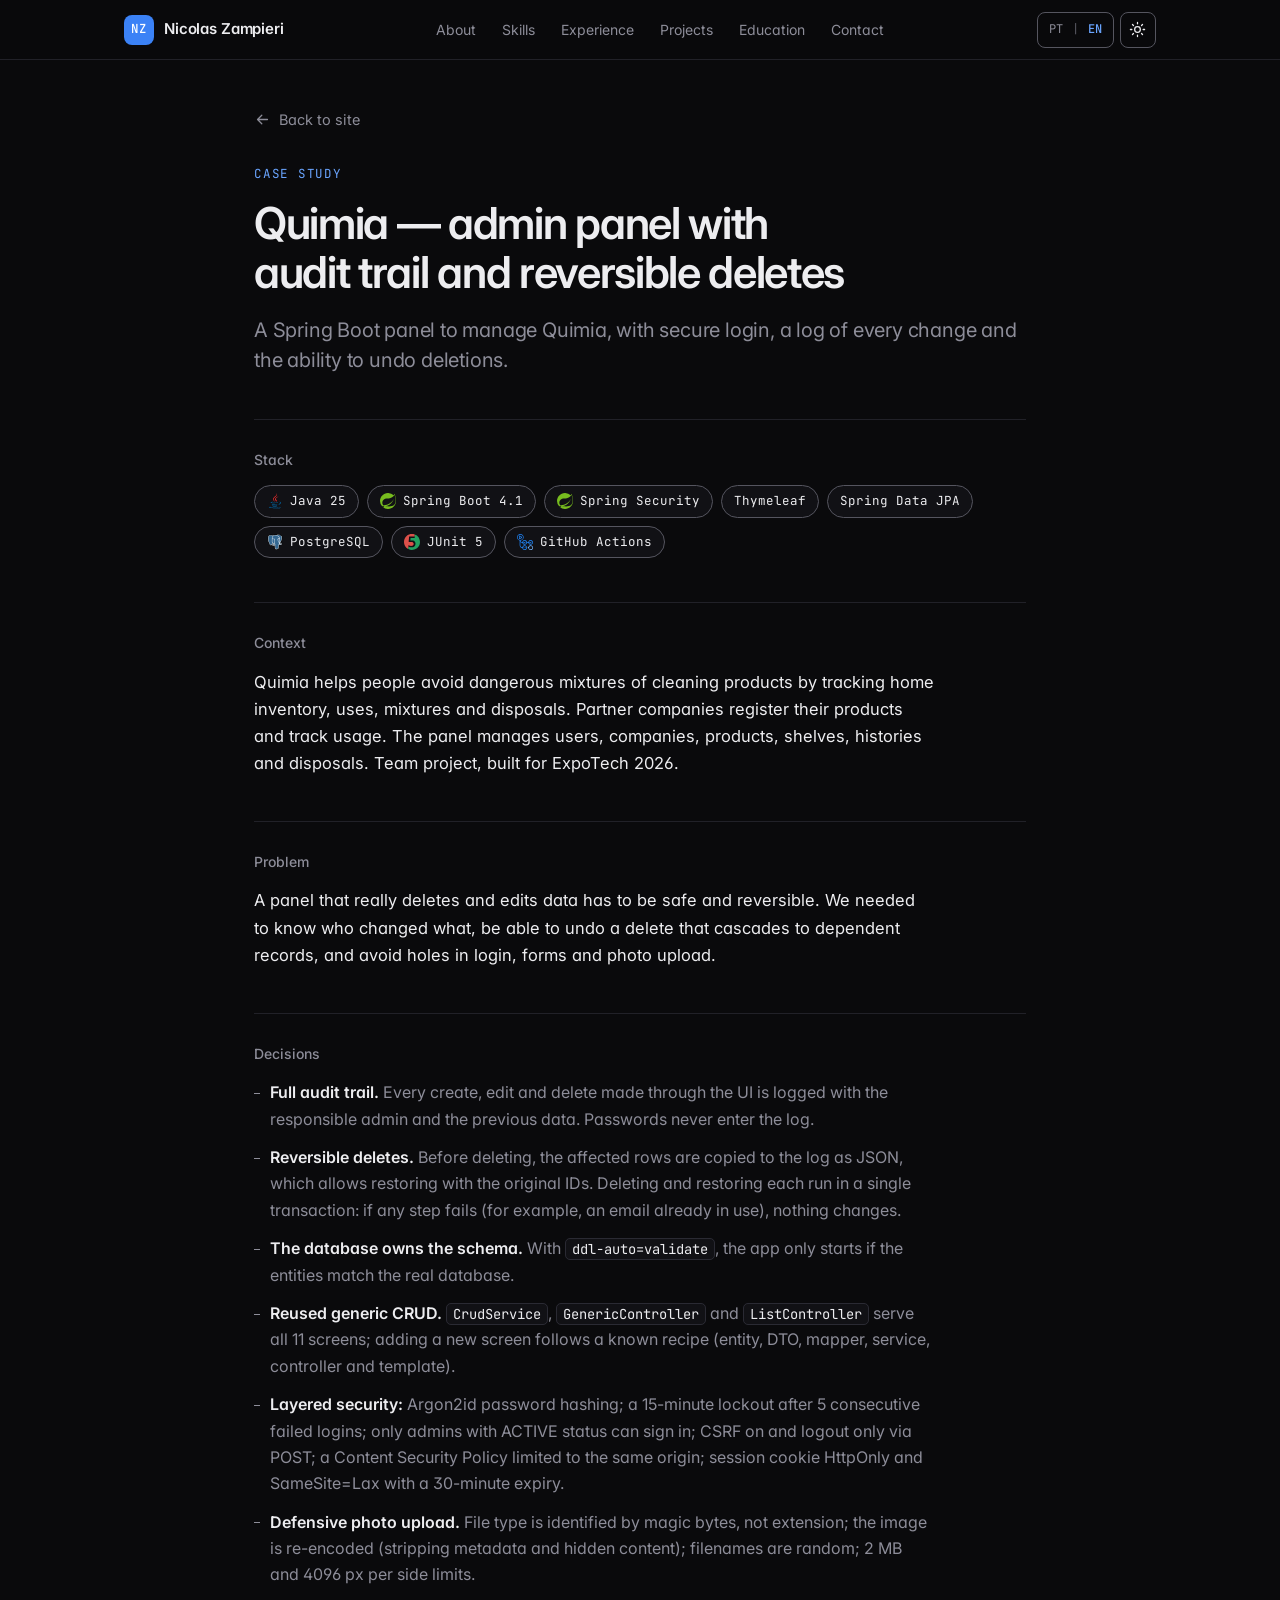
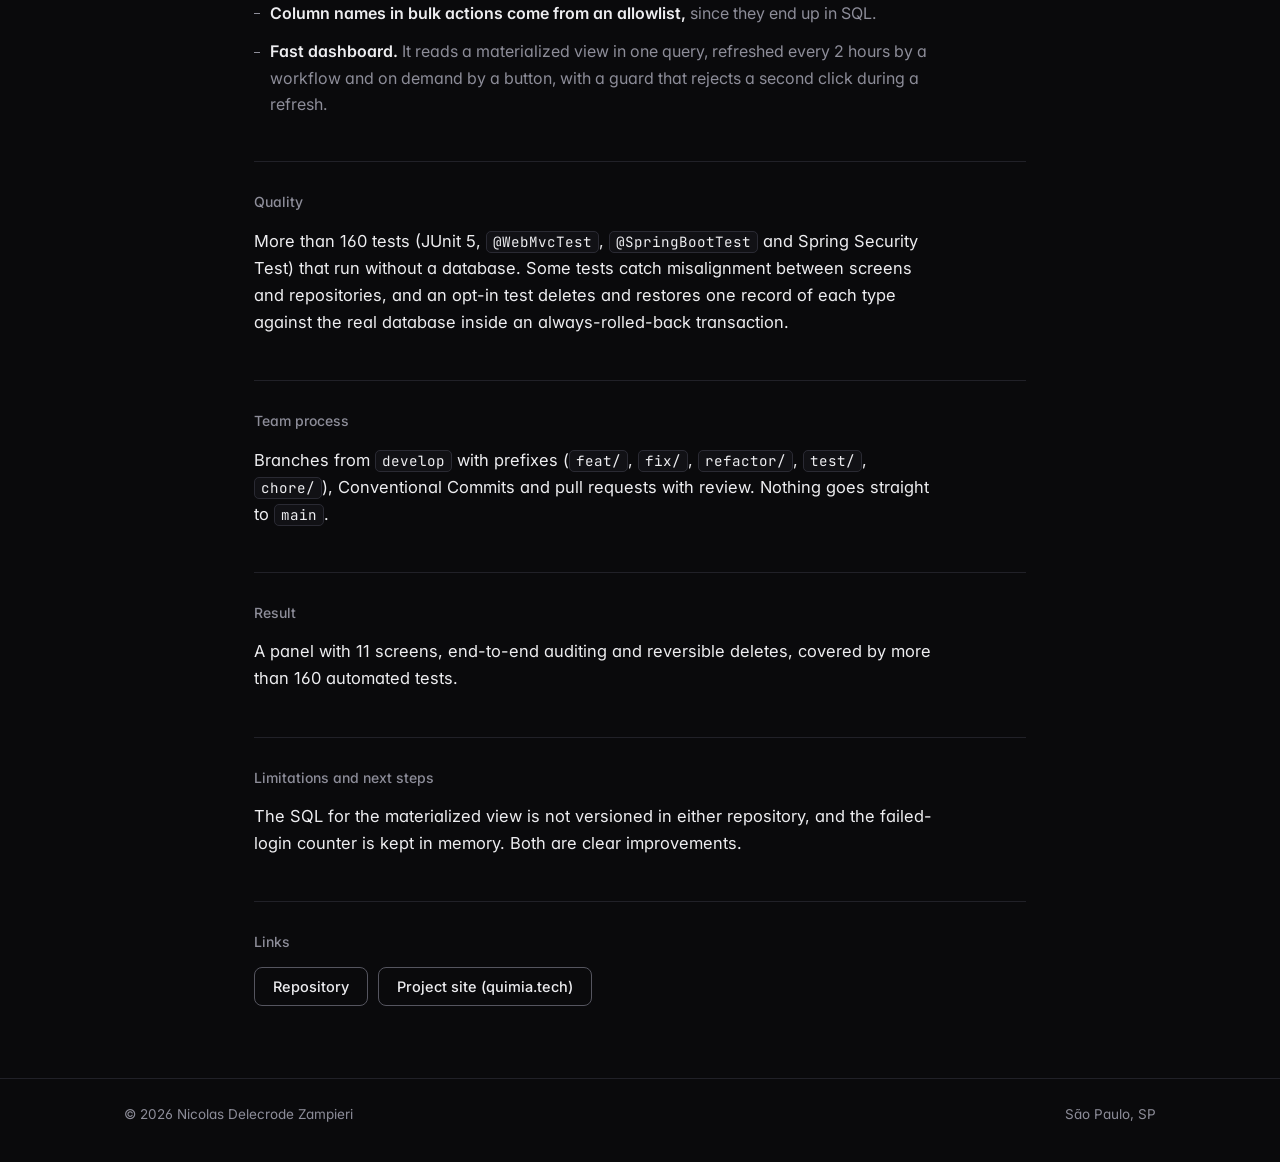
==== casos/quimia-admin.html @ 50f20ae4 "Adiciona estudos de caso dos três projetos" ====
<!DOCTYPE html>
<html lang="pt-BR" data-mode="dark" data-title-key="adm.meta.title" data-desc-key="adm.meta.desc">
<head>
  <meta charset="utf-8">
  <meta name="viewport" content="width=device-width, initial-scale=1">
  <title>Quimia — painel administrativo com auditoria e restauração de exclusões | Nicolas Zampieri</title>
  <meta name="description" content="Painel em Spring Boot para gerenciar o Quimia, com login seguro, log de tudo que muda e desfazer exclusões.">

  <script>
    try {
      var saved = localStorage.getItem("tema");
      if (saved === "light" || saved === "dark") document.documentElement.setAttribute("data-mode", saved);
    } catch (e) { }
  </script>

  <link rel="icon" href="../favicon.svg" type="image/svg+xml">
  <link rel="apple-touch-icon" href="../apple-touch-icon.png">

  <link rel="preconnect" href="https://fonts.googleapis.com">
  <link rel="preconnect" href="https://fonts.gstatic.com" crossorigin>
  <link href="https://fonts.googleapis.com/css2?family=Inter:wght@400;500;600&family=JetBrains+Mono:wght@400;500&display=swap" rel="stylesheet">
  <link rel="stylesheet" href="../style.css">
</head>
<body>
  <a class="skip" href="#conteudo" data-i18n="skip">Pular para o conteúdo</a>

  <header class="nav" id="topo">
    <div class="container nav-inner">
      <a class="brand" href="../index.html#topo"><span class="brand-mark mono" aria-hidden="true">NZ</span><span class="brand-name">Nicolas Zampieri</span></a>

      <nav class="nav-links" id="menu" aria-label="Seções" data-i18n-attr="aria-label:nav.label">
        <a href="../index.html#sobre" data-i18n="nav.sobre">Sobre</a><a href="../index.html#habilidades" data-i18n="nav.hab">Habilidades</a><a href="../index.html#experiencia" data-i18n="nav.exp">Experiência</a><a href="../index.html#projetos" data-i18n="nav.proj">Projetos</a><a href="../index.html#formacao" data-i18n="nav.form">Formação</a><a href="../index.html#contato" data-i18n="nav.cont">Contato</a>
      </nav>

      <div class="nav-actions">
        <div class="lang" role="group" aria-label="Idioma" data-i18n-attr="aria-label:lang.group">
          <button type="button" class="lang-btn is-active" data-lang="pt" lang="pt" aria-pressed="true" aria-label="Português">PT</button>
          <span class="lang-sep" aria-hidden="true">|</span>
          <button type="button" class="lang-btn" data-lang="en" lang="en" aria-pressed="false" aria-label="English">EN</button>
        </div>
        <button class="icon-btn" id="tema" type="button" aria-label="Alternar entre tema escuro e claro" data-i18n-attr="aria-label:aria.theme">
          <svg class="i-sun" viewBox="0 0 24 24" width="17" height="17" fill="none" stroke="currentColor" stroke-width="1.8" stroke-linecap="round" aria-hidden="true"><circle cx="12" cy="12" r="4"/><path d="M12 2v2M12 20v2M4.9 4.9l1.4 1.4M17.7 17.7l1.4 1.4M2 12h2M20 12h2M4.9 19.1l1.4-1.4M17.7 6.3l1.4-1.4"/></svg>
          <svg class="i-moon" viewBox="0 0 24 24" width="17" height="17" fill="none" stroke="currentColor" stroke-width="1.8" stroke-linecap="round" stroke-linejoin="round" aria-hidden="true"><path d="M21 12.8A9 9 0 1 1 11.2 3a7 7 0 0 0 9.8 9.8z"/></svg>
        </button>
        <button class="icon-btn burger" id="burger" type="button" aria-label="Abrir menu" aria-expanded="false" aria-controls="menu">
          <span></span><span></span><span></span>
        </button>
      </div>
    </div>
  </header>

  <main id="conteudo">
    <article class="case">
      <div class="container case-wrap">
        <a class="case-back" href="../index.html#projetos"><svg viewBox="0 0 24 24" width="17" height="17" fill="none" stroke="currentColor" stroke-width="1.8" stroke-linecap="round" stroke-linejoin="round" aria-hidden="true"><path d="M19 12H5m0 0 6-6m-6 6 6 6"/></svg><span data-i18n="case.back">Voltar ao site</span></a>

        <header class="case-head">
          <p class="eyebrow mono" data-i18n="case.eyebrow">Estudo de caso</p>
          <h1 data-i18n="adm.title">Quimia — painel administrativo com auditoria e restauração de exclusões</h1>
          <p class="lead" data-i18n="adm.summary">Painel em Spring Boot para gerenciar o Quimia, com login seguro, log de tudo que muda e desfazer exclusões.</p>
        </header>

        <section class="case-block" aria-labelledby="adm-stack">
          <h2 id="adm-stack" data-i18n="case.stack">Stack</h2>
          <ul class="skill-list" aria-label="Tecnologias do projeto" data-i18n-attr="aria-label:aria.stack"><li><img src="../assets/icons/java.svg" alt="" width="18" height="18" loading="lazy">Java 25</li><li><img src="../assets/icons/spring.svg" alt="" width="18" height="18" loading="lazy">Spring Boot 4.1</li><li><img src="../assets/icons/spring.svg" alt="" width="18" height="18" loading="lazy">Spring Security</li><li>Thymeleaf</li><li>Spring Data JPA</li><li><img src="../assets/icons/postgresql.svg" alt="" width="18" height="18" loading="lazy">PostgreSQL</li><li><img src="../assets/icons/junit.svg" alt="" width="18" height="18" loading="lazy">JUnit 5</li><li><img src="../assets/icons/githubactions.svg" alt="" width="18" height="18" loading="lazy">GitHub Actions</li></ul>
        </section>

        <section class="case-block" aria-labelledby="adm-ctx"><h2 id="adm-ctx" data-i18n="case.context">Contexto</h2><p data-i18n="adm.context">O Quimia ajuda pessoas a evitar misturas perigosas de produtos de limpeza, registrando estoque, usos, misturas e descartes. Empresas parceiras cadastram seus produtos e acompanham o uso. O painel administra usuários, empresas, produtos, prateleiras, históricos e descartes. Projeto em equipe, desenvolvido para a ExpoTech 2026.</p></section>
        <section class="case-block" aria-labelledby="adm-prob"><h2 id="adm-prob" data-i18n="case.problem">Problema</h2><p data-i18n="adm.problem">Um painel que apaga e altera dados de verdade precisa ser seguro e reversível. Era preciso saber quem mudou o quê, conseguir desfazer uma exclusão com dependências em cascata e não abrir brechas em login, formulários e upload de fotos.</p></section>
        <section class="case-block" aria-labelledby="adm-dec"><h2 id="adm-dec" data-i18n="case.decisions">Decisões</h2><ul class="case-list"><li><strong data-i18n="adm.d0h">Auditoria completa.</strong> <span data-i18n="adm.d0t">Toda criação, edição e exclusão feita pela interface é registrada com o admin responsável e os dados anteriores. Senhas nunca entram no log.</span></li><li><strong data-i18n="adm.d1h">Exclusão reversível.</strong> <span data-i18n="adm.d1t">Antes de apagar, o conjunto de linhas vai para o log em JSON. Isso permite restaurar com os IDs originais. Exclusão e restauração rodam em uma única transação: se um passo falha (por exemplo, e-mail já em uso), nada muda.</span></li><li><strong data-i18n="adm.d2h">O banco é a fonte do esquema.</strong> <span data-i18n="adm.d2t">Com <code>ddl-auto=validate</code>, a aplicação só sobe se as entidades batem com o banco real.</span></li><li><strong data-i18n="adm.d3h">CRUD genérico reaproveitado.</strong> <span data-i18n="adm.d3t"><code>CrudService</code>, <code>GenericController</code> e <code>ListController</code> atendem as 11 telas; adicionar uma tela nova é preencher um roteiro conhecido (entidade, DTO, mapper, service, controller e template).</span></li><li><strong data-i18n="adm.d4h">Segurança em camadas:</strong> <span data-i18n="adm.d4t">senhas com Argon2id; bloqueio de 15 minutos após 5 falhas seguidas de login; só admins com status ATIVO entram; CSRF ligado e logout só por POST; Content Security Policy restrita ao mesmo domínio; cookie de sessão HttpOnly e SameSite=Lax, com expiração de 30 minutos.</span></li><li><strong data-i18n="adm.d5h">Upload de foto defensivo.</strong> <span data-i18n="adm.d5t">O tipo do arquivo é identificado pelos bytes, e não pela extensão; a imagem é recodificada (o que remove metadados e conteúdo escondido); o nome é aleatório; limite de 2 MB e 4096 px por lado.</span></li><li><strong data-i18n="adm.d6h">Nomes de coluna em ações em massa vêm de uma lista permitida,</strong> <span data-i18n="adm.d6t">porque entram em SQL.</span></li><li><strong data-i18n="adm.d7h">Painel rápido.</strong> <span data-i18n="adm.d7t">O dashboard lê uma view materializada em uma consulta só, atualizada a cada 2 horas por um workflow e sob demanda por um botão, e as proteções impedem um segundo clique durante a atualização.</span></li></ul></section>
        <section class="case-block" aria-labelledby="adm-quality"><h2 id="adm-quality" data-i18n="adm.x.quality.h">Qualidade</h2><p data-i18n="adm.x.quality">Mais de 160 testes (JUnit 5, <code>@WebMvcTest</code>, <code>@SpringBootTest</code> e Spring Security Test) que rodam sem banco. Há testes que pegam desalinhamento entre telas e repositórios, e um teste opcional que apaga e restaura um registro de cada tipo no banco real, dentro de uma transação sempre revertida.</p></section>
        <section class="case-block" aria-labelledby="adm-process"><h2 id="adm-process" data-i18n="adm.x.process.h">Processo da equipe</h2><p data-i18n="adm.x.process">Branches a partir de <code>develop</code> com prefixos (<code>feat/</code>, <code>fix/</code>, <code>refactor/</code>, <code>test/</code>, <code>chore/</code>), Conventional Commits e pull request com revisão. Nada vai direto para a <code>main</code>.</p></section>
        <section class="case-block" aria-labelledby="adm-res"><h2 id="adm-res" data-i18n="case.result">Resultado</h2><p data-i18n="adm.result">Um painel com 11 telas, auditoria de ponta a ponta e exclusões reversíveis, coberto por mais de 160 testes automatizados.</p></section>
        <section class="case-block" aria-labelledby="adm-lim"><h2 id="adm-lim" data-i18n="case.limits">Limitações e próximos passos</h2><p data-i18n="adm.limits">O SQL da view materializada não está versionado em nenhum dos repositórios, e o contador de tentativas de login fica em memória. Ambos são melhorias claras.</p></section>
        <section class="case-block" aria-labelledby="adm-lnk"><h2 id="adm-lnk" data-i18n="case.links">Links</h2><div class="case-links"><a class="btn ghost" href="https://github.com/Quimia-br/quimia-web-crud" rel="noopener" data-i18n="link.repo">Repositório</a><a class="btn ghost" href="https://quimia.tech" rel="noopener" data-i18n="link.site">Site do projeto (quimia.tech)</a></div></section>
      </div>
    </article>
  </main>

  <footer class="footer">
    <div class="container footer-inner">
      <span>© <span id="ano">2026</span> Nicolas Delecrode Zampieri</span>
      <span>São Paulo, SP</span>
    </div>
  </footer>

  <div class="toast" id="toast" role="status" aria-live="polite"></div>

  <script src="../i18n.js"></script>
  <script src="../script.js"></script>
</body>
</html>
---- style.css ----
:root {
  --bg: #0a0a0c;
  --surface: #111115;
  --border: #212128;
  --border-strong: #55555f;
  --border-card: #2a2a33;
  --card-shadow: none;
  --text: #ededf0;
  --muted: #8d8d99;
  --accent: #6aa5ff;
  --accent-solid: #3b82f6;
  --glass: rgba(10, 10, 12, 0.72);
  --ok: #34d399;
  --accent-soft: rgba(59, 130, 246, 0.12);
  --accent-2: #34d399;
  --shadow: 0 20px 50px rgba(0, 0, 0, 0.45);

  --font-body: "Inter", system-ui, -apple-system, "Segoe UI", sans-serif;
  --font-mono: "JetBrains Mono", ui-monospace, "SFMono-Regular", Menlo, Consolas, monospace;

  --nav-h: 60px;
  --col-label: 190px;
  color-scheme: dark;
}
html[data-mode="light"] {
  --bg: #fcfcfd;
  --surface: #f0f2f7;
  --border: #d9dce4;
  --border-strong: #8a92a5;
  --border-card: #c5cad6;
  --card-shadow: 0 1px 2px rgba(15, 17, 23, 0.06), 0 4px 14px rgba(15, 17, 23, 0.05);
  --text: #0c0e13;
  --muted: #475066;
  --accent: #1d4ed8;
  --accent-solid: #2563eb;
  --glass: rgba(252, 252, 253, 0.78);
  --ok: #047857;
  --accent-soft: rgba(37, 99, 235, 0.09);
  --accent-2: #047857;
  --shadow: 0 20px 50px rgba(15, 17, 23, 0.1);
  color-scheme: light;
}

* { box-sizing: border-box; }
html { scroll-behavior: smooth; scroll-padding-top: calc(var(--nav-h) + 24px); -webkit-text-size-adjust: 100%; text-size-adjust: 100%; }
body {
  margin: 0; background: var(--bg); color: var(--text);
  font-family: var(--font-body); font-size: 16px; line-height: 1.65;
  -webkit-font-smoothing: antialiased; font-feature-settings: "cv11", "ss01";
  transition: background 0.2s ease, color 0.2s ease;
}
h1, h2, h3, p, ul, ol, dl, dd { margin: 0; }
ul, ol { padding: 0; list-style: none; }
a { color: inherit; }
img { display: block; max-width: 100%; }
.mono { font-family: var(--font-mono); }
.container { width: 100%; max-width: 1080px; margin: 0 auto; padding: 0 max(24px, env(safe-area-inset-left)) 0 max(24px, env(safe-area-inset-right)); }
h1, h2, h3 { text-wrap: balance; }
:focus-visible { outline: 2px solid var(--accent); outline-offset: 3px; border-radius: 4px; }

.skip { position: absolute; left: 12px; top: -48px; z-index: 100; background: var(--text); color: var(--bg); padding: 8px 14px; border-radius: 6px; text-decoration: none; }
.skip:focus { top: 12px; }

html:not([data-mode="light"]) img.inv { filter: brightness(0) invert(0.9); }

.nav {
  position: fixed; inset: 0 0 auto 0; z-index: 50; height: var(--nav-h);
  background: var(--glass);
  -webkit-backdrop-filter: blur(14px) saturate(150%); backdrop-filter: blur(14px) saturate(150%);
  border-bottom: 1px solid var(--border);
}
.nav-inner { height: 100%; display: flex; align-items: center; justify-content: space-between; gap: 16px; }
.brand { display: inline-flex; align-items: center; gap: 10px; text-decoration: none; font-weight: 600; font-size: 15px; letter-spacing: -0.01em; }
.brand-mark { display: grid; place-items: center; width: 30px; height: 30px; border-radius: 8px; background: var(--accent-solid); color: #fff; font-size: 12.5px; font-weight: 500; }
.nav-links { display: flex; gap: 2px; }
.nav-links a { text-decoration: none; color: var(--muted); font-size: 14px; padding: 8px 12px; border-radius: 6px; transition: color 0.15s; }
.nav-links a:hover, .nav-links a.is-current { color: var(--text); }
.nav-actions { display: flex; align-items: center; gap: 6px; }
.icon-btn { display: grid; place-items: center; width: 36px; height: 36px; border-radius: 8px; border: 1px solid var(--border-strong); background: transparent; color: var(--text); cursor: pointer; transition: border-color 0.15s; }
.icon-btn:hover { border-color: var(--muted); }
.lang { display: flex; align-items: center; gap: 2px; height: 36px; padding: 0 4px; border-radius: 8px; border: 1px solid var(--border-strong); font-family: "JetBrains Mono", ui-monospace, monospace; font-size: 12px; }
.lang-btn { border: 0; background: transparent; color: var(--muted); font: inherit; padding: 6px 7px; border-radius: 5px; cursor: pointer; transition: color 0.15s; }
.lang-btn:hover { color: var(--text); }
.lang-btn.is-active { color: var(--accent); font-weight: 500; }
.lang-sep { color: var(--border-strong); }
.i-moon { display: none; }
html[data-mode="light"] .i-sun { display: none; }
html[data-mode="light"] .i-moon { display: block; }
.burger { display: none; flex-direction: column; align-items: center; justify-content: center; gap: 4px; }
.burger span { display: block; width: 15px; height: 1.5px; background: currentColor; transition: transform 0.2s, opacity 0.2s; }
.burger[aria-expanded="true"] span:nth-child(1) { transform: translateY(5.5px) rotate(45deg); }
.burger[aria-expanded="true"] span:nth-child(2) { opacity: 0; }
.burger[aria-expanded="true"] span:nth-child(3) { transform: translateY(-5.5px) rotate(-45deg); }

.btn {
  display: inline-flex; align-items: center; justify-content: center;
  padding: 10px 18px; border-radius: 8px; font: 500 14.5px var(--font-body);
  text-decoration: none; cursor: pointer; border: 1px solid transparent;
  transition: background 0.15s, border-color 0.15s, opacity 0.15s;
}
.btn.primary { background: var(--accent-solid); color: #fff; }
.btn.primary:hover { filter: brightness(1.12); }
.btn.ghost { background: transparent; color: var(--text); border-color: var(--border-strong); }
.btn.ghost:hover { border-color: var(--muted); }
.btn-icon { gap: 8px; }

.hero { position: relative; overflow: hidden; padding: calc(var(--nav-h) + 88px) 0 80px; }
.hero::before {
  content: ""; position: absolute; inset: 0; z-index: 0;
  background-image: linear-gradient(var(--border) 1px, transparent 1px), linear-gradient(90deg, var(--border) 1px, transparent 1px);
  background-size: 56px 56px; opacity: 0.5;
  -webkit-mask-image: radial-gradient(ellipse 70% 75% at 50% 30%, #000 30%, transparent 78%);
  mask-image: radial-gradient(ellipse 70% 75% at 50% 30%, #000 30%, transparent 78%);
}
.hero::after { content: ""; position: absolute; inset: 0; z-index: 0; background: radial-gradient(640px 320px at 18% 0%, var(--accent-soft), transparent 70%); pointer-events: none; }
.eyebrow { font-size: 12.5px; letter-spacing: 0.06em; text-transform: uppercase; color: var(--accent); margin-bottom: 18px; }
.hero-grid { position: relative; z-index: 1; display: grid; grid-template-columns: 1.25fr 0.75fr; gap: 64px; align-items: end; }
.hero h1 { font-size: clamp(40px, 6.4vw, 68px); font-weight: 600; letter-spacing: -0.04em; line-height: 1.02; }
.grad { background: linear-gradient(100deg, var(--accent), var(--accent-2)); -webkit-background-clip: text; background-clip: text; color: transparent; }
.role { margin-top: 20px; font-size: 16px; color: var(--muted); }
.lead { margin-top: 20px; max-width: 46ch; font-size: 20px; line-height: 1.5; letter-spacing: -0.01em; }
.hero-actions { display: flex; flex-wrap: wrap; gap: 10px; margin-top: 32px; }
.socials { display: flex; flex-wrap: wrap; gap: 8px 24px; margin-top: 28px; }
.socials a { display: inline-flex; align-items: center; gap: 8px; color: var(--muted); text-decoration: none; font-size: 14.5px; transition: color 0.15s; }
.socials a:hover { color: var(--text); }

.facts { border-top: 1px solid var(--border); }
.facts > div { display: grid; grid-template-columns: 96px 1fr; gap: 12px; align-items: center; padding: 12px 0; border-bottom: 1px solid var(--border); font-size: 14.5px; }
.facts dt { color: var(--muted); }
.status-dot { display: inline-block; width: 7px; height: 7px; border-radius: 50%; background: var(--ok); margin-right: 9px; vertical-align: 1px; }

.icon-row { display: flex; flex-wrap: wrap; align-items: center; gap: 10px 14px; }
.icon-row li { display: grid; place-items: center; }
.icon-row img { opacity: 0.92; transition: opacity 0.15s, transform 0.15s; }
.icon-row img:hover { opacity: 1; transform: translateY(-2px); }
.icon-row .txt { font-family: var(--font-mono); font-size: 12px; color: var(--muted); }

.section { padding: 72px 0; border-top: 1px solid var(--border); }
.section-grid { display: grid; grid-template-columns: var(--col-label) 1fr; gap: 24px 40px; align-items: start; }
.section-label { font-size: 14px; font-weight: 500; color: var(--muted); letter-spacing: 0; position: sticky; top: calc(var(--nav-h) + 24px); }

.reveal { opacity: 0.25; transform: translateY(12px); transition: opacity 0.6s ease, transform 0.6s ease; }
.reveal.in { opacity: 1; transform: none; }

.prose { display: grid; gap: 18px; max-width: 66ch; color: var(--muted); }
.prose-lead { color: var(--text); font-size: 19px; line-height: 1.55; letter-spacing: -0.01em; }

.skills { display: grid; }
.skill-row { display: grid; grid-template-columns: 170px 1fr; gap: 12px 24px; padding: 14px 0; }
.skill-row:first-child { padding-top: 0; }
.skill-row h3 { font-size: 14px; font-weight: 500; color: var(--muted); padding-top: 3px; }
.skill-list { display: flex; flex-wrap: wrap; gap: 8px; }
.skill-list li { display: inline-flex; align-items: center; gap: 7px; font-family: var(--font-mono); font-size: 12.5px; padding: 5px 12px; border-radius: 999px; border: 1px solid var(--border-strong); background: var(--surface); transition: border-color 0.15s, background 0.15s, color 0.15s; }
.skill-list li:hover { border-color: var(--accent-solid); background: var(--accent-soft); color: var(--accent); }
.skill-list img { flex: none; width: 16px; height: 16px; }

.entries { position: relative; display: grid; gap: 36px; padding-left: 32px; }
.entries::before { content: ""; position: absolute; left: 6px; top: 8px; bottom: 8px; width: 2px; background: var(--border-card); }
.entry { position: relative; display: grid; grid-template-columns: 56px 1fr; gap: 16px; }
.entry::before { content: ""; position: absolute; left: -32px; top: 6px; width: 14px; height: 14px; border-radius: 50%; background: var(--bg); border: 2px solid var(--accent-solid); box-shadow: 0 0 0 4px var(--accent-soft); }
.entry-when { font-family: var(--font-mono); font-size: 13px; color: var(--muted); padding-top: 4px; }
.entry-body h3 { font-size: 18px; font-weight: 600; letter-spacing: -0.01em; }
.entry-org { font-weight: 400; color: var(--muted); }
.entry-body ul { display: grid; gap: 8px; margin-top: 12px; max-width: 64ch; }
.entry-body li { position: relative; padding-left: 16px; color: var(--muted); font-size: 15.5px; }
.entry-body li::before { content: ""; position: absolute; left: 0; top: 0.78em; width: 6px; height: 1px; background: var(--muted); }

.filters { display: flex; flex-wrap: wrap; gap: 6px; margin-bottom: 8px; }
.chip { font: 500 13.5px var(--font-body); padding: 6px 13px; border-radius: 999px; cursor: pointer; border: 1px solid var(--border-strong); background: transparent; color: var(--muted); transition: color 0.15s, border-color 0.15s, background 0.15s; }
.chip:hover { color: var(--text); border-color: var(--muted); }
.chip.is-active { background: var(--accent-solid); border-color: var(--accent-solid); color: #fff; }

.projects { display: grid; gap: 14px; margin-top: 16px; }
.proj { display: grid; grid-template-columns: 1fr 190px 96px; gap: 12px 28px; align-items: start; padding: 22px 24px; background: var(--surface); border: 1px solid var(--border-card); border-radius: 12px; box-shadow: var(--card-shadow); transition: opacity 0.22s ease, transform 0.22s ease, border-color 0.2s; }
.proj:hover { border-color: var(--accent-solid); }
.proj[hidden] { display: none; }
.proj.is-out { opacity: 0; transform: translateY(6px); }
.proj h3 { font-size: 17px; font-weight: 600; letter-spacing: -0.01em; }
.proj h3 a { text-decoration: none; }
.proj h3 a:hover { color: var(--accent); }
.proj-main p { margin-top: 6px; color: var(--muted); font-size: 15px; max-width: 56ch; }
.proj .icon-row { padding-top: 2px; }
.proj-links { display: flex; flex-direction: column; gap: 4px; align-items: flex-start; font-size: 14px; padding-top: 2px; }
.proj-links a { color: var(--accent); text-decoration: none; }
.proj-links a:hover { text-decoration: underline; text-underline-offset: 3px; }

.rows { display: grid; }
.rows li { display: flex; justify-content: space-between; gap: 16px; padding: 14px 0; border-bottom: 1px solid var(--border); }
.rows li:first-child { padding-top: 0; }
.rows-main { font-weight: 500; }
.rows-sub { color: var(--muted); font-size: 15px; text-align: right; }

.contact { display: grid; gap: 14px; justify-items: start; padding: 32px; border: 1px solid var(--border-card); border-radius: 16px; box-shadow: var(--card-shadow); background: linear-gradient(135deg, var(--accent-soft), transparent 70%), var(--surface); }
.contact-text { color: var(--muted); font-size: 17px; }
.email { font-size: clamp(16px, 3vw, 24px); letter-spacing: -0.01em; overflow-wrap: anywhere; max-width: 100%; }
.contact-actions { display: flex; flex-wrap: wrap; gap: 10px; margin-top: 6px; }

.footer { border-top: 1px solid var(--border); padding: 24px 0 36px; color: var(--muted); font-size: 13.5px; }
.footer-inner { display: flex; flex-wrap: wrap; justify-content: space-between; gap: 6px 24px; }
.toast { position: fixed; left: 50%; bottom: 28px; z-index: 80; transform: translate(-50%, 20px); opacity: 0; pointer-events: none; background: var(--text); color: var(--bg); padding: 10px 18px; border-radius: 8px; font-size: 14px; font-weight: 500; transition: opacity 0.2s, transform 0.2s; }
.toast.show { opacity: 1; transform: translate(-50%, 0); }

.case-link { display: inline-block; margin-top: 10px; font-size: 14px; color: var(--accent); text-decoration: none; }
.case-link:hover { text-decoration: underline; text-underline-offset: 3px; }

.case { padding: calc(var(--nav-h) + 48px) 0 72px; }
.case-wrap { max-width: 820px; }
.case-back { display: inline-flex; align-items: center; gap: 8px; margin-bottom: 32px; color: var(--muted); text-decoration: none; font-size: 14.5px; transition: color 0.15s; }
.case-back:hover { color: var(--text); }
.case-head .eyebrow { margin-bottom: 14px; }
.case h1 { font-size: clamp(28px, 5vw, 44px); font-weight: 600; letter-spacing: -0.03em; line-height: 1.12; }
.case-head .lead { margin-top: 18px; max-width: 60ch; color: var(--muted); }
.case-block { margin-top: 44px; padding-top: 28px; border-top: 1px solid var(--border); }
.case-block h2 { margin-bottom: 14px; font-size: 14px; font-weight: 500; color: var(--muted); }
.case-block p { max-width: 68ch; color: var(--text); font-size: 16.5px; }
.case-list { display: grid; gap: 12px; max-width: 68ch; }
.case-list li { position: relative; padding-left: 16px; color: var(--muted); font-size: 16px; }
.case-list li::before { content: ""; position: absolute; left: 0; top: 0.85em; width: 6px; height: 1px; background: var(--muted); }
.case-list strong { color: var(--text); font-weight: 600; }
.case-steps { display: grid; gap: 8px; max-width: 68ch; padding-left: 24px; list-style: decimal; color: var(--muted); font-size: 16px; }
.case code { font-family: var(--font-mono); font-size: 0.86em; padding: 1px 6px; border-radius: 5px; border: 1px solid var(--border-card); background: var(--surface); color: var(--text); overflow-wrap: anywhere; }
.case-links { display: flex; flex-wrap: wrap; gap: 10px; }

@media (min-width: 1500px) {
  .container { max-width: 1160px; }
}
@media (max-width: 1080px) {
  .hero-grid { gap: 40px; }
  .section-grid { --col-label: 150px; gap: 24px 28px; }
  .proj { grid-template-columns: 1fr 170px 84px; gap: 12px 20px; }
}
@media (min-width: 761px) and (max-width: 900px) {
  .nav-links { gap: 0; }
  .nav-links a { padding: 8px 7px; font-size: 13.5px; }
  .brand-name { font-size: 14px; }
}
@media (max-width: 960px) {
  .hero-grid { grid-template-columns: 1fr; gap: 48px; }
  .facts { max-width: 560px; }
  .section-grid { grid-template-columns: 1fr; gap: 20px; }
  .section-label { position: static; }
  .proj { grid-template-columns: 1fr auto; }
  .proj .icon-row { grid-column: 1 / -1; grid-row: 2; }
  .proj-links { flex-direction: row; gap: 4px 16px; }
}
@media (max-width: 760px) {
  .burger { display: flex; }
  .nav-links {
    position: absolute; top: var(--nav-h); left: 0; right: 0; flex-direction: column; gap: 0; padding: 4px 24px 12px;
    background: var(--bg); border-bottom: 1px solid var(--border);
    opacity: 0; transform: translateY(-6px); visibility: hidden; transition: opacity 0.18s, transform 0.18s, visibility 0.18s;
    max-height: calc(100vh - var(--nav-h)); max-height: calc(100dvh - var(--nav-h)); overflow-y: auto;
  }
  .icon-btn { width: 40px; height: 40px; }
  .lang { height: 40px; }
  .chip { padding: 8px 14px; }
  .contact { padding: 26px; }
  .nav-links.open { opacity: 1; transform: none; visibility: visible; }
  .nav-links a { padding: 14px 0; font-size: 16px; border-bottom: 1px solid var(--border); border-radius: 0; }
  .hero { padding-top: calc(var(--nav-h) + 56px); padding-bottom: 56px; }
  .section { padding: 52px 0; }
  .skill-row { grid-template-columns: 1fr; gap: 8px; }
  .entry { grid-template-columns: 1fr; gap: 4px; }
  .rows li { flex-direction: column; gap: 2px; }
  .rows-sub { text-align: left; }
}
@media (max-width: 460px) {
  .container { padding-left: max(20px, env(safe-area-inset-left)); padding-right: max(20px, env(safe-area-inset-right)); }
  .nav-links { padding-left: 20px; padding-right: 20px; }
  .brand-name { font-size: 14px; }
  .lead { font-size: 18px; }
  .prose-lead { font-size: 17.5px; }
  .hero-actions .btn { flex: 1 1 150px; }
  .socials { gap: 10px 20px; }
  .facts > div { grid-template-columns: 84px 1fr; }
  .proj { grid-template-columns: 1fr; padding: 18px; }
  .proj .icon-row { grid-row: auto; }
  .contact { padding: 20px; border-radius: 14px; }
  .contact-actions .btn { flex: 1 1 130px; }
  .entries { padding-left: 28px; }
  .entry::before { left: -28px; }
  .footer-inner { flex-direction: column; }
}
@media (max-width: 340px) {
  .brand-name { display: none; }
  .hero h1 { font-size: 36px; }
  .facts > div { grid-template-columns: 1fr; gap: 2px; }
}
@media (prefers-reduced-motion: reduce) {
  html { scroll-behavior: auto; }
  *, *::before, *::after { transition-duration: 0.01ms !important; }
  .reveal { opacity: 1; transform: none; }
}

@media print {
  @page { margin: 14mm; }
  html, body { background: #fff !important; color: #000 !important; font-size: 10.5pt; line-height: 1.45; }
  * { transition: none !important; box-shadow: none !important; }
  img.inv { filter: none !important; }

  .hero::before, .hero::after, .entries::before, .entry::before,
  .nav, .skip, .toast, .hero-actions, .socials, .filters, .proj-links, .contact-actions,
  .facts-stack, .proj .icon-row, .section-label::after { display: none !important; }

  .reveal { opacity: 1 !important; transform: none !important; }
  .proj.is-out, .proj[hidden] { display: grid !important; opacity: 1 !important; transform: none !important; }

  .container { max-width: none; padding: 0; }
  .hero { padding: 0 0 6mm; }
  .hero-grid { display: block; }
  .hero h1 { font-size: 24pt; }
  .grad { background: none; color: #000 !important; -webkit-text-fill-color: #000; }
  .eyebrow { color: #444 !important; margin-bottom: 4pt; }
  .entries { padding-left: 0; }
  .role, .lead { color: #333 !important; font-size: 11pt; margin-top: 3pt; }
  .facts { margin-top: 6pt; border-color: #ccc; }
  .facts > div { grid-template-columns: 90px 1fr; padding: 3pt 0; border-color: #ddd; font-size: 10pt; }
  .facts dt { color: #555; }
  .status-dot { background: #000; }

  .section { padding: 5mm 0 0; border-color: #bbb; break-inside: avoid-page; }
  .section-grid { grid-template-columns: 110px 1fr; gap: 10pt; }
  .section-label { position: static; color: #000; font-size: 10.5pt; font-weight: 600; }

  .prose, .prose-lead, .entry-body li, .proj-main p, .rows-sub, .contact-text, .entry-org, .skill-row h3, .entry-when { color: #222 !important; font-size: 10pt; }
  .prose-lead { font-size: 10.5pt; }
  .skill-row { padding: 4pt 0; border-color: #ddd; grid-template-columns: 120px 1fr; }
  .skill-list { gap: 2pt 12pt; }
  .skill-list li { font-size: 10pt; border: 0 !important; background: none !important; padding: 0 !important; }
  .skill-list img { width: 11px; height: 11px; }
  .entry-body li::before { background: #000; }
  .proj { grid-template-columns: 1fr; padding: 6pt 8pt; background: none !important; border: 1px solid #ddd; border-radius: 4px; break-inside: avoid; }
  .proj h3 a, .proj-links a { color: #000; }
  .rows li, .rows li:first-child { padding: 3pt 0; border-color: #ddd; }
  .email { font-size: 11pt; }
  .contact { padding: 0; border: 0; background: none; }
  .footer { border: 0; padding-top: 4mm; color: #555; }
  a { color: #000; text-decoration: none; }
}
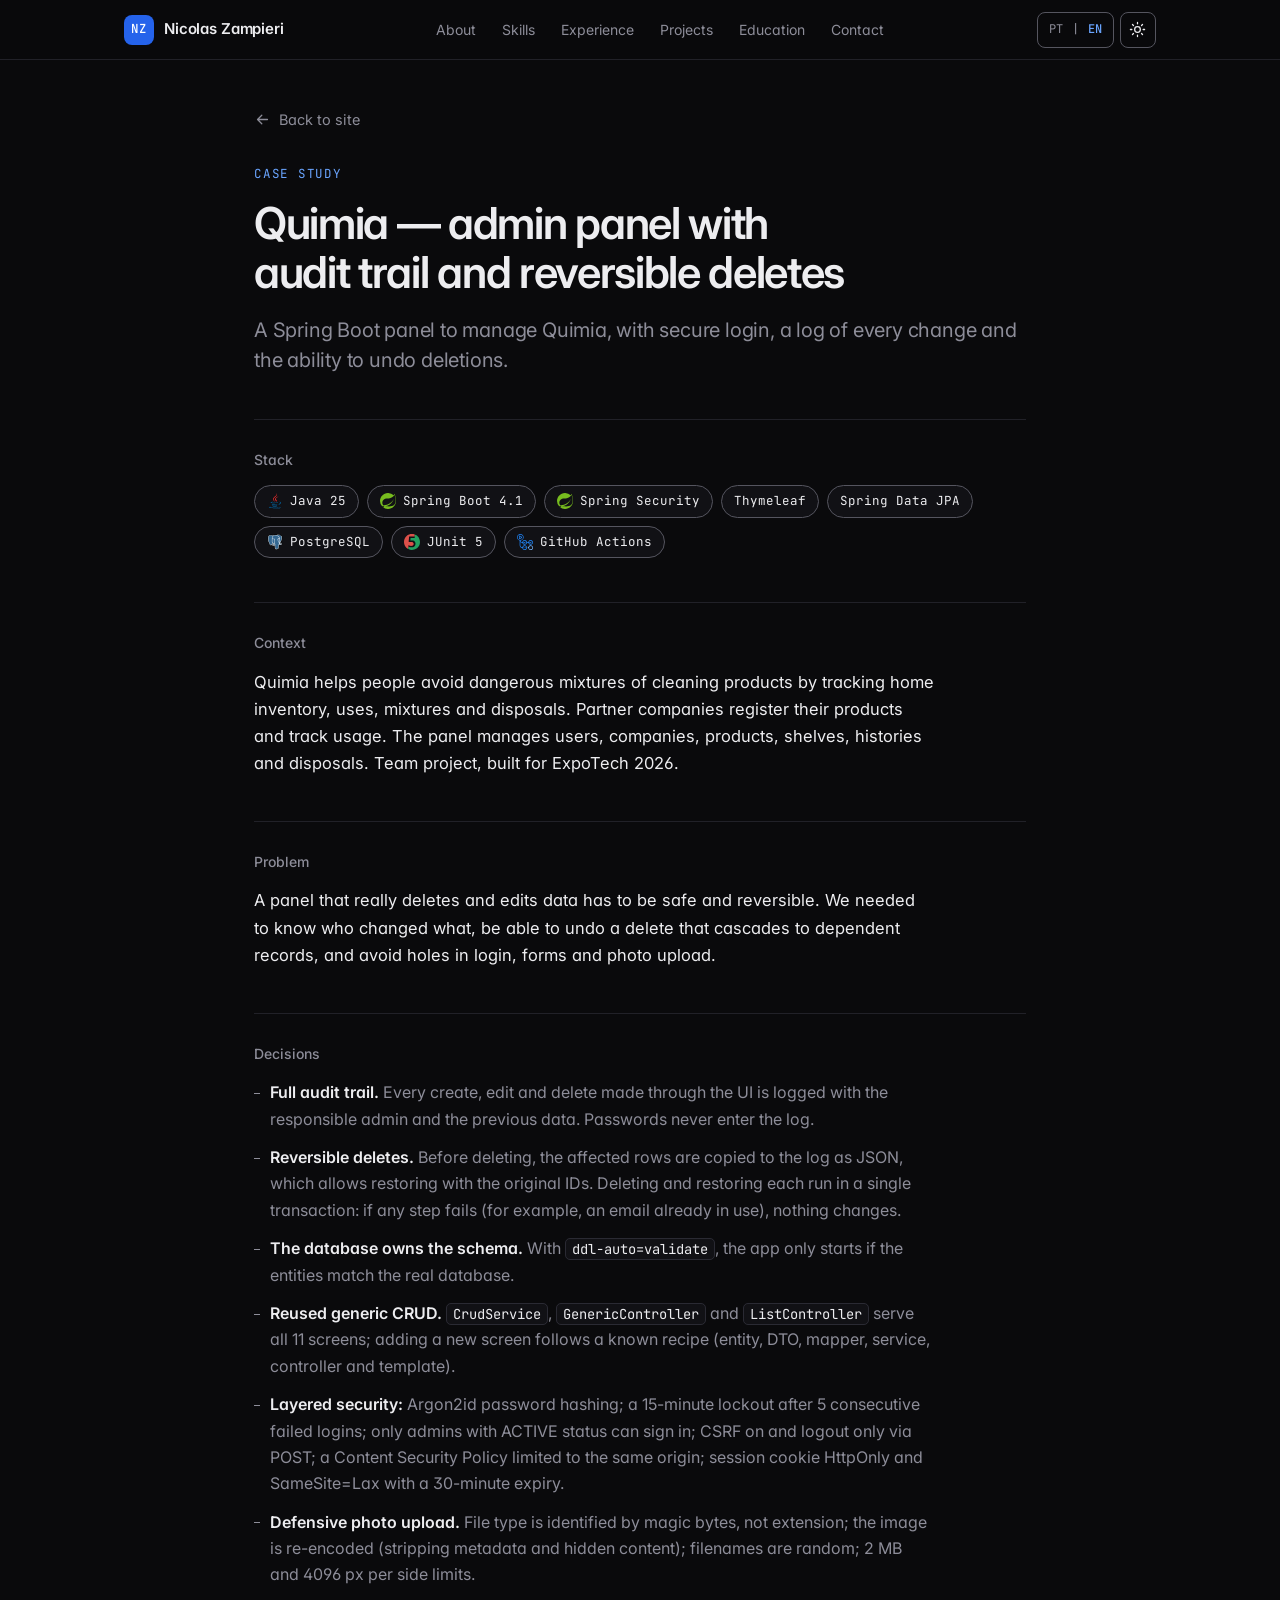
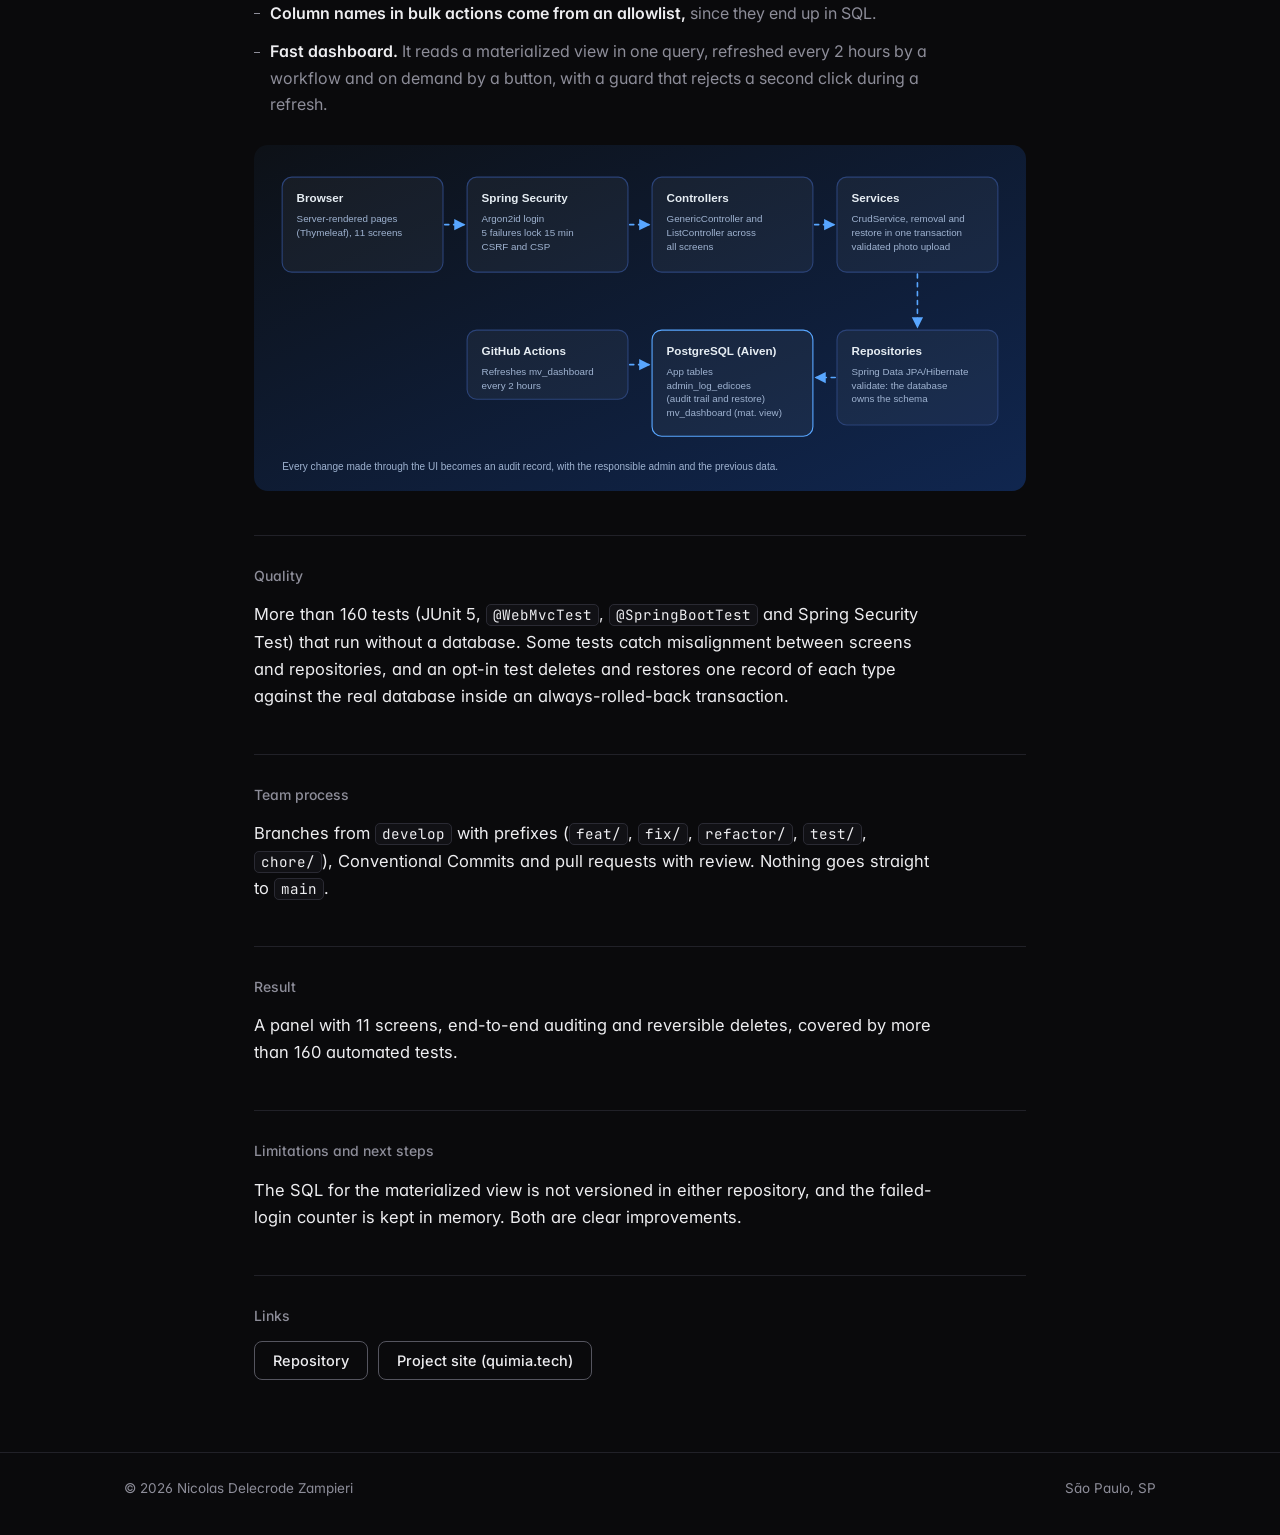
==== commit b11b825c: "Adiciona diagramas nos estudos de caso" ====
--- a/casos/quimia-admin.html
+++ b/casos/quimia-admin.html
@@ -5,6 +5,25 @@
   <meta name="viewport" content="width=device-width, initial-scale=1">
   <title>Quimia — painel administrativo com auditoria e restauração de exclusões | Nicolas Zampieri</title>
   <meta name="description" content="Painel em Spring Boot para gerenciar o Quimia, com login seguro, log de tudo que muda e desfazer exclusões.">
+  <link rel="canonical" href="https://ndelecrodev.github.io/curriculum_website/casos/quimia-admin.html">
+  <meta name="theme-color" content="#0a0a0c" media="(prefers-color-scheme: dark)">
+  <meta name="theme-color" content="#fcfcfd" media="(prefers-color-scheme: light)">
+
+  <meta property="og:title" content="Quimia — painel administrativo com auditoria e restauração de exclusões | Nicolas Zampieri">
+  <meta property="og:description" content="Painel em Spring Boot para gerenciar o Quimia, com login seguro, log de tudo que muda e desfazer exclusões.">
+  <meta property="og:type" content="article">
+  <meta property="og:url" content="https://ndelecrodev.github.io/curriculum_website/casos/quimia-admin.html">
+  <meta property="og:image" content="https://ndelecrodev.github.io/curriculum_website/assets/og-image.png">
+  <meta property="og:image:width" content="1200">
+  <meta property="og:image:height" content="630">
+  <meta property="og:image:alt" content="Nicolas Delecrode Zampieri, desenvolvedor de software">
+  <meta property="og:locale" content="pt_BR">
+  <meta property="og:locale:alternate" content="en_US">
+  <meta property="og:site_name" content="Nicolas Zampieri">
+  <meta name="twitter:card" content="summary_large_image">
+  <meta name="twitter:title" content="Quimia — painel administrativo com auditoria e restauração de exclusões | Nicolas Zampieri">
+  <meta name="twitter:description" content="Painel em Spring Boot para gerenciar o Quimia, com login seguro, log de tudo que muda e desfazer exclusões.">
+  <meta name="twitter:image" content="https://ndelecrodev.github.io/curriculum_website/assets/og-image.png">
 
   <script>
     try {
@@ -67,7 +86,7 @@
 
         <section class="case-block" aria-labelledby="adm-ctx"><h2 id="adm-ctx" data-i18n="case.context">Contexto</h2><p data-i18n="adm.context">O Quimia ajuda pessoas a evitar misturas perigosas de produtos de limpeza, registrando estoque, usos, misturas e descartes. Empresas parceiras cadastram seus produtos e acompanham o uso. O painel administra usuários, empresas, produtos, prateleiras, históricos e descartes. Projeto em equipe, desenvolvido para a ExpoTech 2026.</p></section>
         <section class="case-block" aria-labelledby="adm-prob"><h2 id="adm-prob" data-i18n="case.problem">Problema</h2><p data-i18n="adm.problem">Um painel que apaga e altera dados de verdade precisa ser seguro e reversível. Era preciso saber quem mudou o quê, conseguir desfazer uma exclusão com dependências em cascata e não abrir brechas em login, formulários e upload de fotos.</p></section>
-        <section class="case-block" aria-labelledby="adm-dec"><h2 id="adm-dec" data-i18n="case.decisions">Decisões</h2><ul class="case-list"><li><strong data-i18n="adm.d0h">Auditoria completa.</strong> <span data-i18n="adm.d0t">Toda criação, edição e exclusão feita pela interface é registrada com o admin responsável e os dados anteriores. Senhas nunca entram no log.</span></li><li><strong data-i18n="adm.d1h">Exclusão reversível.</strong> <span data-i18n="adm.d1t">Antes de apagar, o conjunto de linhas vai para o log em JSON. Isso permite restaurar com os IDs originais. Exclusão e restauração rodam em uma única transação: se um passo falha (por exemplo, e-mail já em uso), nada muda.</span></li><li><strong data-i18n="adm.d2h">O banco é a fonte do esquema.</strong> <span data-i18n="adm.d2t">Com <code>ddl-auto=validate</code>, a aplicação só sobe se as entidades batem com o banco real.</span></li><li><strong data-i18n="adm.d3h">CRUD genérico reaproveitado.</strong> <span data-i18n="adm.d3t"><code>CrudService</code>, <code>GenericController</code> e <code>ListController</code> atendem as 11 telas; adicionar uma tela nova é preencher um roteiro conhecido (entidade, DTO, mapper, service, controller e template).</span></li><li><strong data-i18n="adm.d4h">Segurança em camadas:</strong> <span data-i18n="adm.d4t">senhas com Argon2id; bloqueio de 15 minutos após 5 falhas seguidas de login; só admins com status ATIVO entram; CSRF ligado e logout só por POST; Content Security Policy restrita ao mesmo domínio; cookie de sessão HttpOnly e SameSite=Lax, com expiração de 30 minutos.</span></li><li><strong data-i18n="adm.d5h">Upload de foto defensivo.</strong> <span data-i18n="adm.d5t">O tipo do arquivo é identificado pelos bytes, e não pela extensão; a imagem é recodificada (o que remove metadados e conteúdo escondido); o nome é aleatório; limite de 2 MB e 4096 px por lado.</span></li><li><strong data-i18n="adm.d6h">Nomes de coluna em ações em massa vêm de uma lista permitida,</strong> <span data-i18n="adm.d6t">porque entram em SQL.</span></li><li><strong data-i18n="adm.d7h">Painel rápido.</strong> <span data-i18n="adm.d7t">O dashboard lê uma view materializada em uma consulta só, atualizada a cada 2 horas por um workflow e sob demanda por um botão, e as proteções impedem um segundo clique durante a atualização.</span></li></ul></section>
+        <section class="case-block" aria-labelledby="adm-dec"><h2 id="adm-dec" data-i18n="case.decisions">Decisões</h2><ul class="case-list"><li><strong data-i18n="adm.d0h">Auditoria completa.</strong> <span data-i18n="adm.d0t">Toda criação, edição e exclusão feita pela interface é registrada com o admin responsável e os dados anteriores. Senhas nunca entram no log.</span></li><li><strong data-i18n="adm.d1h">Exclusão reversível.</strong> <span data-i18n="adm.d1t">Antes de apagar, o conjunto de linhas vai para o log em JSON. Isso permite restaurar com os IDs originais. Exclusão e restauração rodam em uma única transação: se um passo falha (por exemplo, e-mail já em uso), nada muda.</span></li><li><strong data-i18n="adm.d2h">O banco é a fonte do esquema.</strong> <span data-i18n="adm.d2t">Com <code>ddl-auto=validate</code>, a aplicação só sobe se as entidades batem com o banco real.</span></li><li><strong data-i18n="adm.d3h">CRUD genérico reaproveitado.</strong> <span data-i18n="adm.d3t"><code>CrudService</code>, <code>GenericController</code> e <code>ListController</code> atendem as 11 telas; adicionar uma tela nova é preencher um roteiro conhecido (entidade, DTO, mapper, service, controller e template).</span></li><li><strong data-i18n="adm.d4h">Segurança em camadas:</strong> <span data-i18n="adm.d4t">senhas com Argon2id; bloqueio de 15 minutos após 5 falhas seguidas de login; só admins com status ATIVO entram; CSRF ligado e logout só por POST; Content Security Policy restrita ao mesmo domínio; cookie de sessão HttpOnly e SameSite=Lax, com expiração de 30 minutos.</span></li><li><strong data-i18n="adm.d5h">Upload de foto defensivo.</strong> <span data-i18n="adm.d5t">O tipo do arquivo é identificado pelos bytes, e não pela extensão; a imagem é recodificada (o que remove metadados e conteúdo escondido); o nome é aleatório; limite de 2 MB e 4096 px por lado.</span></li><li><strong data-i18n="adm.d6h">Nomes de coluna em ações em massa vêm de uma lista permitida,</strong> <span data-i18n="adm.d6t">porque entram em SQL.</span></li><li><strong data-i18n="adm.d7h">Painel rápido.</strong> <span data-i18n="adm.d7t">O dashboard lê uma view materializada em uma consulta só, atualizada a cada 2 horas por um workflow e sob demanda por um botão, e as proteções impedem um segundo clique durante a atualização.</span></li></ul><figure class="case-fig"><img src="../assets/diagramas/quimia-admin-arquitetura.svg" alt="Diagrama da arquitetura do painel administrativo Quimia: navegador, Spring Security, controllers, services, repositórios e PostgreSQL, com o GitHub Actions atualizando a view materializada a cada 2 horas." width="960" height="430" loading="lazy" data-i18n-attr="src:img.adm.src,alt:img.adm.alt"></figure></section>
         <section class="case-block" aria-labelledby="adm-quality"><h2 id="adm-quality" data-i18n="adm.x.quality.h">Qualidade</h2><p data-i18n="adm.x.quality">Mais de 160 testes (JUnit 5, <code>@WebMvcTest</code>, <code>@SpringBootTest</code> e Spring Security Test) que rodam sem banco. Há testes que pegam desalinhamento entre telas e repositórios, e um teste opcional que apaga e restaura um registro de cada tipo no banco real, dentro de uma transação sempre revertida.</p></section>
         <section class="case-block" aria-labelledby="adm-process"><h2 id="adm-process" data-i18n="adm.x.process.h">Processo da equipe</h2><p data-i18n="adm.x.process">Branches a partir de <code>develop</code> com prefixos (<code>feat/</code>, <code>fix/</code>, <code>refactor/</code>, <code>test/</code>, <code>chore/</code>), Conventional Commits e pull request com revisão. Nada vai direto para a <code>main</code>.</p></section>
         <section class="case-block" aria-labelledby="adm-res"><h2 id="adm-res" data-i18n="case.result">Resultado</h2><p data-i18n="adm.result">Um painel com 11 telas, auditoria de ponta a ponta e exclusões reversíveis, coberto por mais de 160 testes automatizados.</p></section>
--- a/style.css
+++ b/style.css
@@ -8,7 +8,7 @@
   --text: #ededf0;
   --muted: #8d8d99;
   --accent: #6aa5ff;
-  --accent-solid: #3b82f6;
+  --accent-solid: #2563eb;
   --glass: rgba(10, 10, 12, 0.72);
   --ok: #34d399;
   --accent-soft: rgba(59, 130, 246, 0.12);
@@ -82,7 +82,7 @@
 .lang-btn { border: 0; background: transparent; color: var(--muted); font: inherit; padding: 6px 7px; border-radius: 5px; cursor: pointer; transition: color 0.15s; }
 .lang-btn:hover { color: var(--text); }
 .lang-btn.is-active { color: var(--accent); font-weight: 500; }
-.lang-sep { color: var(--border-strong); }
+.lang-sep { color: var(--muted); }
 .i-moon { display: none; }
 html[data-mode="light"] .i-sun { display: none; }
 html[data-mode="light"] .i-moon { display: block; }
@@ -220,6 +220,9 @@
 .case-steps { display: grid; gap: 8px; max-width: 68ch; padding-left: 24px; list-style: decimal; color: var(--muted); font-size: 16px; }
 .case code { font-family: var(--font-mono); font-size: 0.86em; padding: 1px 6px; border-radius: 5px; border: 1px solid var(--border-card); background: var(--surface); color: var(--text); overflow-wrap: anywhere; }
 .case-links { display: flex; flex-wrap: wrap; gap: 10px; }
+.case-fig { margin: 28px 0 0; }
+.case-fig img { width: 100%; height: auto; border-radius: 14px; }
+.case-fig figcaption { margin-top: 10px; color: var(--muted); font-size: 14px; }
 
 @media (min-width: 1500px) {
   .container { max-width: 1160px; }
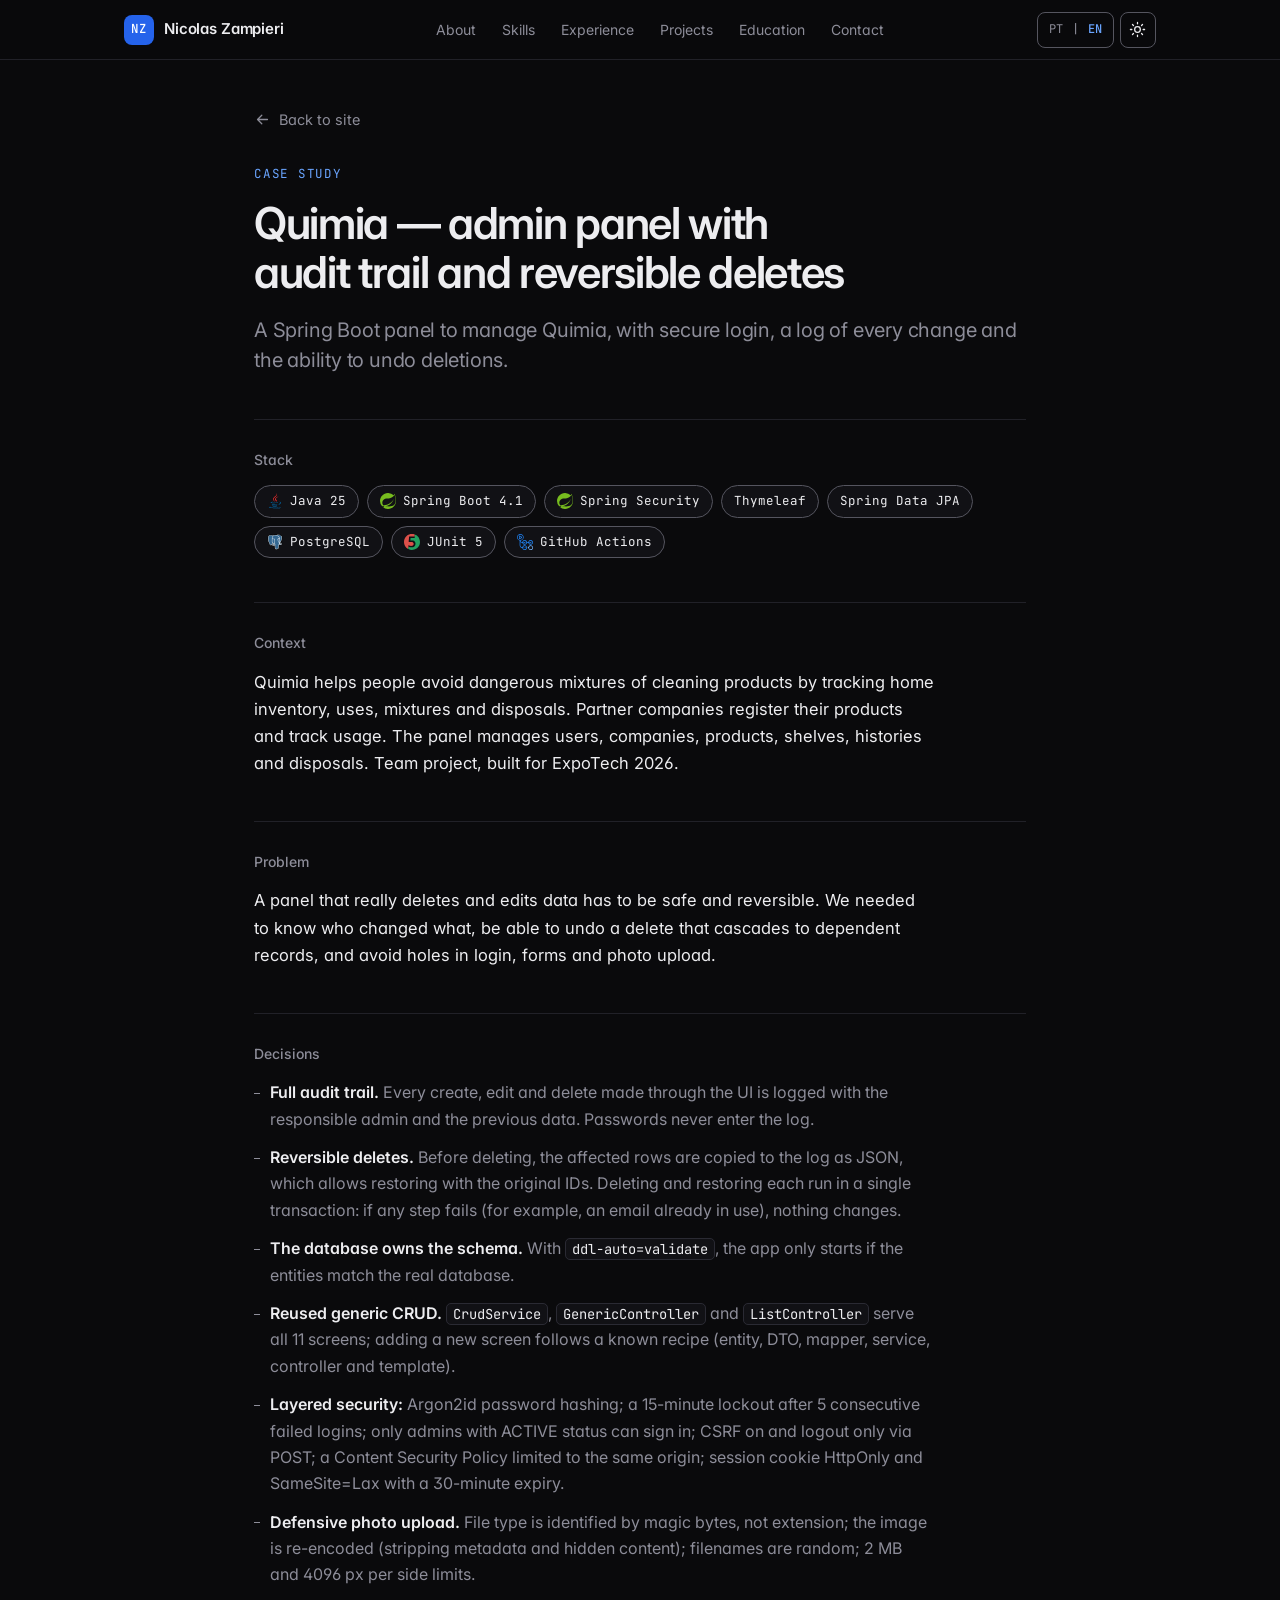
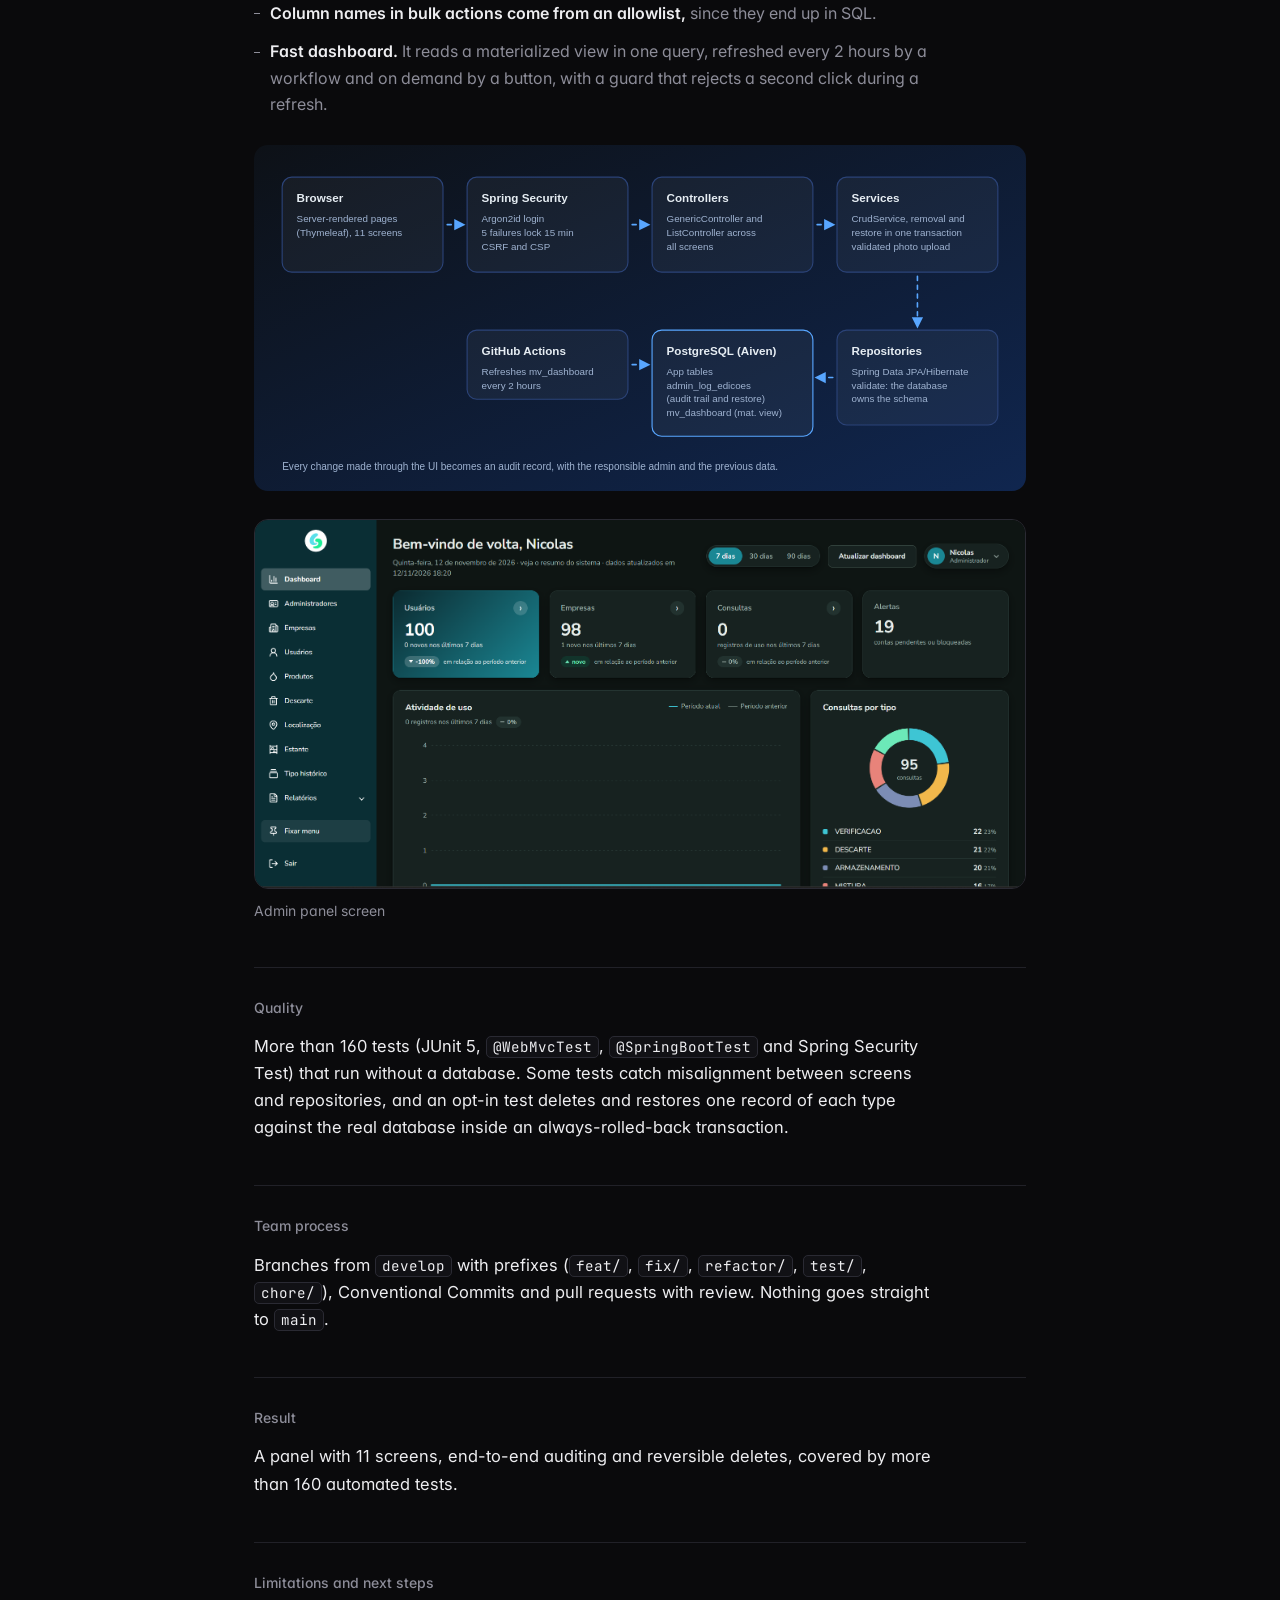
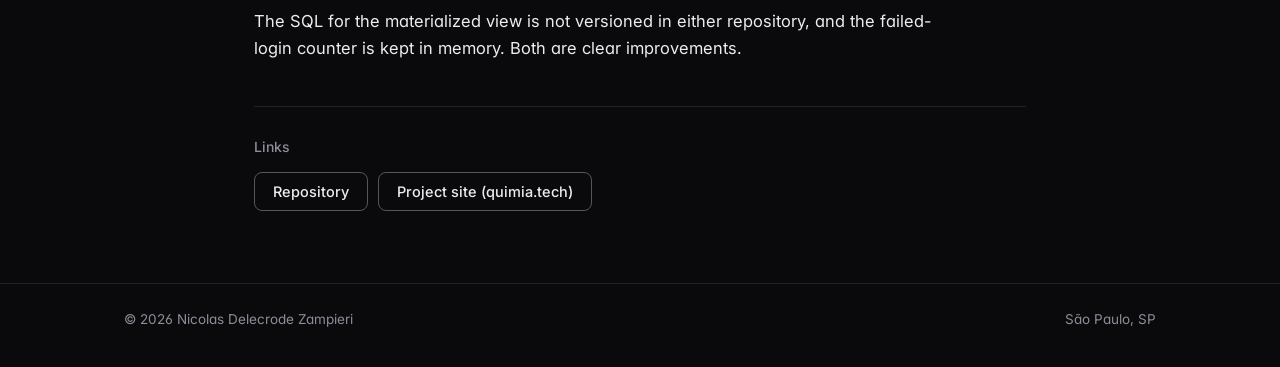
==== commit 8a774d10: "Adiciona prints aos estudos de caso" ====
--- a/casos/quimia-admin.html
+++ b/casos/quimia-admin.html
@@ -86,7 +86,7 @@
 
         <section class="case-block" aria-labelledby="adm-ctx"><h2 id="adm-ctx" data-i18n="case.context">Contexto</h2><p data-i18n="adm.context">O Quimia ajuda pessoas a evitar misturas perigosas de produtos de limpeza, registrando estoque, usos, misturas e descartes. Empresas parceiras cadastram seus produtos e acompanham o uso. O painel administra usuários, empresas, produtos, prateleiras, históricos e descartes. Projeto em equipe, desenvolvido para a ExpoTech 2026.</p></section>
         <section class="case-block" aria-labelledby="adm-prob"><h2 id="adm-prob" data-i18n="case.problem">Problema</h2><p data-i18n="adm.problem">Um painel que apaga e altera dados de verdade precisa ser seguro e reversível. Era preciso saber quem mudou o quê, conseguir desfazer uma exclusão com dependências em cascata e não abrir brechas em login, formulários e upload de fotos.</p></section>
-        <section class="case-block" aria-labelledby="adm-dec"><h2 id="adm-dec" data-i18n="case.decisions">Decisões</h2><ul class="case-list"><li><strong data-i18n="adm.d0h">Auditoria completa.</strong> <span data-i18n="adm.d0t">Toda criação, edição e exclusão feita pela interface é registrada com o admin responsável e os dados anteriores. Senhas nunca entram no log.</span></li><li><strong data-i18n="adm.d1h">Exclusão reversível.</strong> <span data-i18n="adm.d1t">Antes de apagar, o conjunto de linhas vai para o log em JSON. Isso permite restaurar com os IDs originais. Exclusão e restauração rodam em uma única transação: se um passo falha (por exemplo, e-mail já em uso), nada muda.</span></li><li><strong data-i18n="adm.d2h">O banco é a fonte do esquema.</strong> <span data-i18n="adm.d2t">Com <code>ddl-auto=validate</code>, a aplicação só sobe se as entidades batem com o banco real.</span></li><li><strong data-i18n="adm.d3h">CRUD genérico reaproveitado.</strong> <span data-i18n="adm.d3t"><code>CrudService</code>, <code>GenericController</code> e <code>ListController</code> atendem as 11 telas; adicionar uma tela nova é preencher um roteiro conhecido (entidade, DTO, mapper, service, controller e template).</span></li><li><strong data-i18n="adm.d4h">Segurança em camadas:</strong> <span data-i18n="adm.d4t">senhas com Argon2id; bloqueio de 15 minutos após 5 falhas seguidas de login; só admins com status ATIVO entram; CSRF ligado e logout só por POST; Content Security Policy restrita ao mesmo domínio; cookie de sessão HttpOnly e SameSite=Lax, com expiração de 30 minutos.</span></li><li><strong data-i18n="adm.d5h">Upload de foto defensivo.</strong> <span data-i18n="adm.d5t">O tipo do arquivo é identificado pelos bytes, e não pela extensão; a imagem é recodificada (o que remove metadados e conteúdo escondido); o nome é aleatório; limite de 2 MB e 4096 px por lado.</span></li><li><strong data-i18n="adm.d6h">Nomes de coluna em ações em massa vêm de uma lista permitida,</strong> <span data-i18n="adm.d6t">porque entram em SQL.</span></li><li><strong data-i18n="adm.d7h">Painel rápido.</strong> <span data-i18n="adm.d7t">O dashboard lê uma view materializada em uma consulta só, atualizada a cada 2 horas por um workflow e sob demanda por um botão, e as proteções impedem um segundo clique durante a atualização.</span></li></ul><figure class="case-fig"><img src="../assets/diagramas/quimia-admin-arquitetura.svg" alt="Diagrama da arquitetura do painel administrativo Quimia: navegador, Spring Security, controllers, services, repositórios e PostgreSQL, com o GitHub Actions atualizando a view materializada a cada 2 horas." width="960" height="430" loading="lazy" data-i18n-attr="src:img.adm.src,alt:img.adm.alt"></figure></section>
+        <section class="case-block" aria-labelledby="adm-dec"><h2 id="adm-dec" data-i18n="case.decisions">Decisões</h2><ul class="case-list"><li><strong data-i18n="adm.d0h">Auditoria completa.</strong> <span data-i18n="adm.d0t">Toda criação, edição e exclusão feita pela interface é registrada com o admin responsável e os dados anteriores. Senhas nunca entram no log.</span></li><li><strong data-i18n="adm.d1h">Exclusão reversível.</strong> <span data-i18n="adm.d1t">Antes de apagar, o conjunto de linhas vai para o log em JSON. Isso permite restaurar com os IDs originais. Exclusão e restauração rodam em uma única transação: se um passo falha (por exemplo, e-mail já em uso), nada muda.</span></li><li><strong data-i18n="adm.d2h">O banco é a fonte do esquema.</strong> <span data-i18n="adm.d2t">Com <code>ddl-auto=validate</code>, a aplicação só sobe se as entidades batem com o banco real.</span></li><li><strong data-i18n="adm.d3h">CRUD genérico reaproveitado.</strong> <span data-i18n="adm.d3t"><code>CrudService</code>, <code>GenericController</code> e <code>ListController</code> atendem as 11 telas; adicionar uma tela nova é preencher um roteiro conhecido (entidade, DTO, mapper, service, controller e template).</span></li><li><strong data-i18n="adm.d4h">Segurança em camadas:</strong> <span data-i18n="adm.d4t">senhas com Argon2id; bloqueio de 15 minutos após 5 falhas seguidas de login; só admins com status ATIVO entram; CSRF ligado e logout só por POST; Content Security Policy restrita ao mesmo domínio; cookie de sessão HttpOnly e SameSite=Lax, com expiração de 30 minutos.</span></li><li><strong data-i18n="adm.d5h">Upload de foto defensivo.</strong> <span data-i18n="adm.d5t">O tipo do arquivo é identificado pelos bytes, e não pela extensão; a imagem é recodificada (o que remove metadados e conteúdo escondido); o nome é aleatório; limite de 2 MB e 4096 px por lado.</span></li><li><strong data-i18n="adm.d6h">Nomes de coluna em ações em massa vêm de uma lista permitida,</strong> <span data-i18n="adm.d6t">porque entram em SQL.</span></li><li><strong data-i18n="adm.d7h">Painel rápido.</strong> <span data-i18n="adm.d7t">O dashboard lê uma view materializada em uma consulta só, atualizada a cada 2 horas por um workflow e sob demanda por um botão, e as proteções impedem um segundo clique durante a atualização.</span></li></ul><figure class="case-fig"><img src="../assets/diagramas/quimia-admin-arquitetura.svg" alt="Diagrama da arquitetura do painel administrativo Quimia: navegador, Spring Security, controllers, services, repositórios e PostgreSQL, com o GitHub Actions atualizando a view materializada a cada 2 horas." width="960" height="430" loading="lazy" data-i18n-attr="src:img.adm.src,alt:img.adm.alt"></figure><figure class="case-fig"><button type="button" class="case-zoom" aria-label="Ampliar a tela do painel" data-i18n-attr="aria-label:img.adm.zoom"><img src="img/quimia-admin-dashboard.png" alt="Tela inicial do painel administrativo Quimia, com atalhos de navegação, cartões de resumo de usuários, empresas, consultas e alertas, gráfico de atividade de uso e gráfico de consultas por tipo." width="1901" height="909" loading="lazy" data-i18n-attr="alt:img.adm.shotalt"></button><figcaption data-i18n="img.adm.shot">Tela do painel</figcaption></figure></section>
         <section class="case-block" aria-labelledby="adm-quality"><h2 id="adm-quality" data-i18n="adm.x.quality.h">Qualidade</h2><p data-i18n="adm.x.quality">Mais de 160 testes (JUnit 5, <code>@WebMvcTest</code>, <code>@SpringBootTest</code> e Spring Security Test) que rodam sem banco. Há testes que pegam desalinhamento entre telas e repositórios, e um teste opcional que apaga e restaura um registro de cada tipo no banco real, dentro de uma transação sempre revertida.</p></section>
         <section class="case-block" aria-labelledby="adm-process"><h2 id="adm-process" data-i18n="adm.x.process.h">Processo da equipe</h2><p data-i18n="adm.x.process">Branches a partir de <code>develop</code> com prefixos (<code>feat/</code>, <code>fix/</code>, <code>refactor/</code>, <code>test/</code>, <code>chore/</code>), Conventional Commits e pull request com revisão. Nada vai direto para a <code>main</code>.</p></section>
         <section class="case-block" aria-labelledby="adm-res"><h2 id="adm-res" data-i18n="case.result">Resultado</h2><p data-i18n="adm.result">Um painel com 11 telas, auditoria de ponta a ponta e exclusões reversíveis, coberto por mais de 160 testes automatizados.</p></section>
--- a/style.css
+++ b/style.css
@@ -223,6 +223,17 @@
 .case-fig { margin: 28px 0 0; }
 .case-fig img { width: 100%; height: auto; border-radius: 14px; }
 .case-fig figcaption { margin-top: 10px; color: var(--muted); font-size: 14px; }
+.case-zoom { display: block; width: 100%; padding: 0; border: 0; background: none; border-radius: 14px; cursor: zoom-in; }
+.case-zoom img { border: 1px solid var(--border-card); }
+.lightbox { padding: 0; border: 0; background: transparent; max-width: 96vw; max-height: 96vh; overflow: visible; color: var(--text); }
+.lightbox::backdrop { background: rgba(0, 0, 0, 0.82); }
+.lightbox[open] { animation: lightbox-in 0.18s ease; }
+.lightbox[open]::backdrop { animation: lightbox-fade 0.18s ease; }
+.lightbox img { display: block; width: auto; height: auto; max-width: 96vw; max-height: 90vh; border-radius: 14px; }
+.lightbox-close { position: absolute; top: -14px; right: -14px; display: grid; place-items: center; width: 40px; height: 40px; border-radius: 50%; border: 1px solid var(--border-strong); background: var(--bg); color: var(--text); cursor: pointer; }
+.lightbox-close:hover { border-color: var(--muted); }
+@keyframes lightbox-in { from { opacity: 0; transform: scale(0.97); } to { opacity: 1; transform: none; } }
+@keyframes lightbox-fade { from { opacity: 0; } to { opacity: 1; } }
 
 @media (min-width: 1500px) {
   .container { max-width: 1160px; }
@@ -292,6 +303,7 @@
 @media (prefers-reduced-motion: reduce) {
   html { scroll-behavior: auto; }
   *, *::before, *::after { transition-duration: 0.01ms !important; }
+  .lightbox[open], .lightbox[open]::backdrop { animation: none; }
   .reveal { opacity: 1; transform: none; }
 }
 
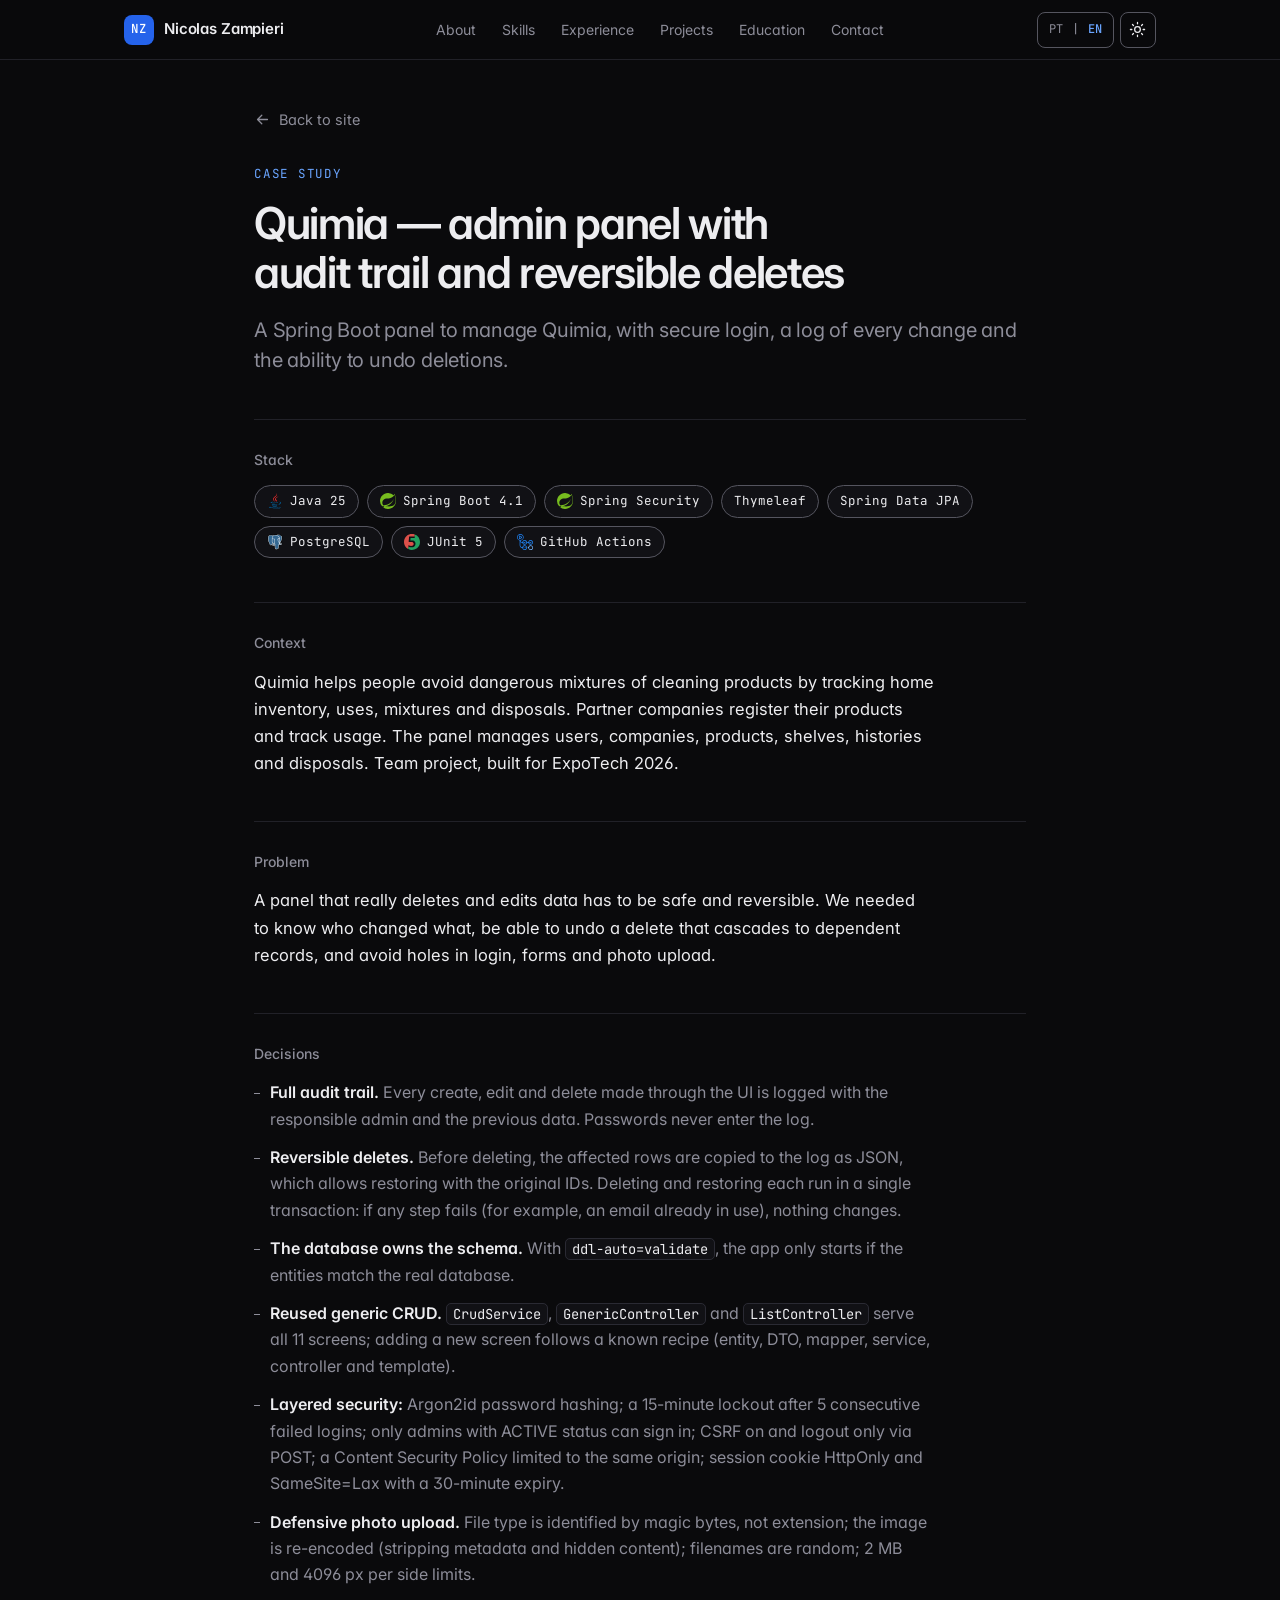
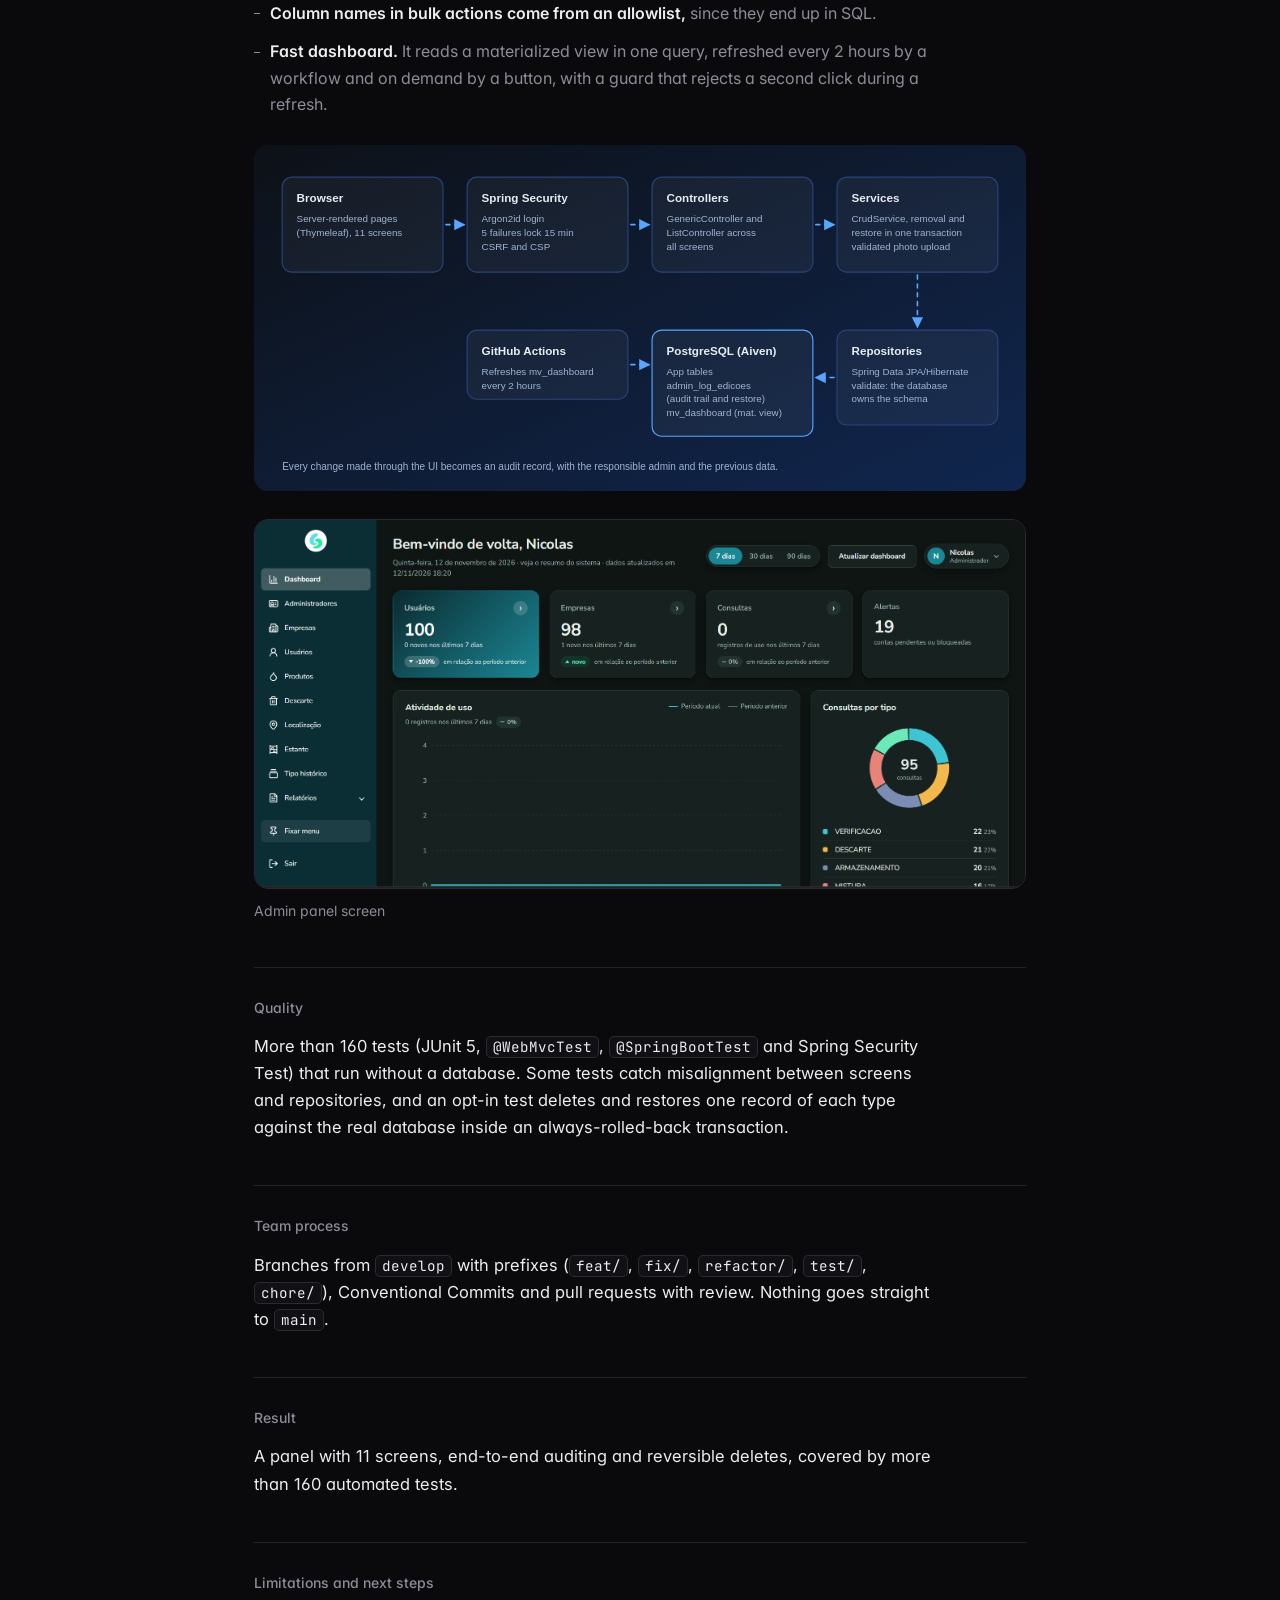
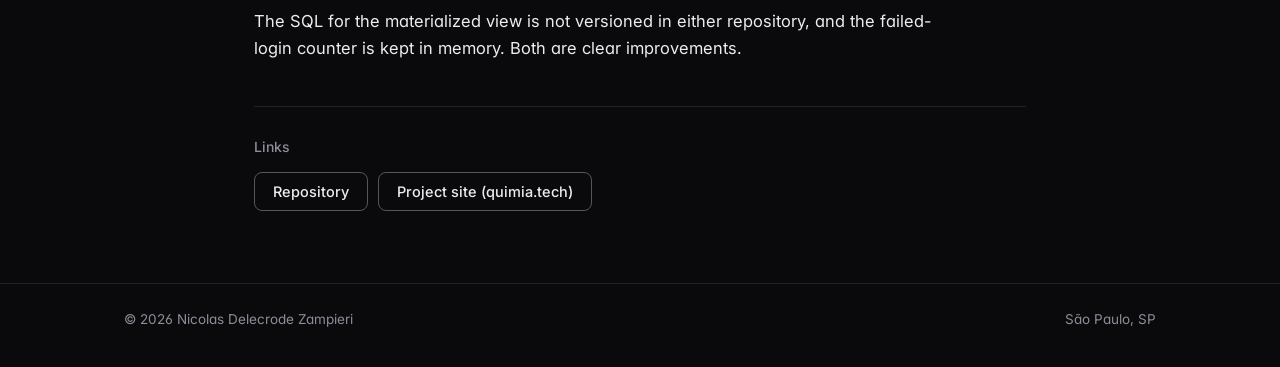
==== commit ab8507dd: "Corrige o clique no nome para voltar ao topo" ====
--- a/casos/quimia-admin.html
+++ b/casos/quimia-admin.html
@@ -40,10 +40,10 @@
   <link href="https://fonts.googleapis.com/css2?family=Inter:wght@400;500;600&family=JetBrains+Mono:wght@400;500&display=swap" rel="stylesheet">
   <link rel="stylesheet" href="../style.css">
 </head>
-<body>
+<body id="topo">
   <a class="skip" href="#conteudo" data-i18n="skip">Pular para o conteúdo</a>
 
-  <header class="nav" id="topo">
+  <header class="nav">
     <div class="container nav-inner">
       <a class="brand" href="../index.html#topo"><span class="brand-mark mono" aria-hidden="true">NZ</span><span class="brand-name">Nicolas Zampieri</span></a>
 
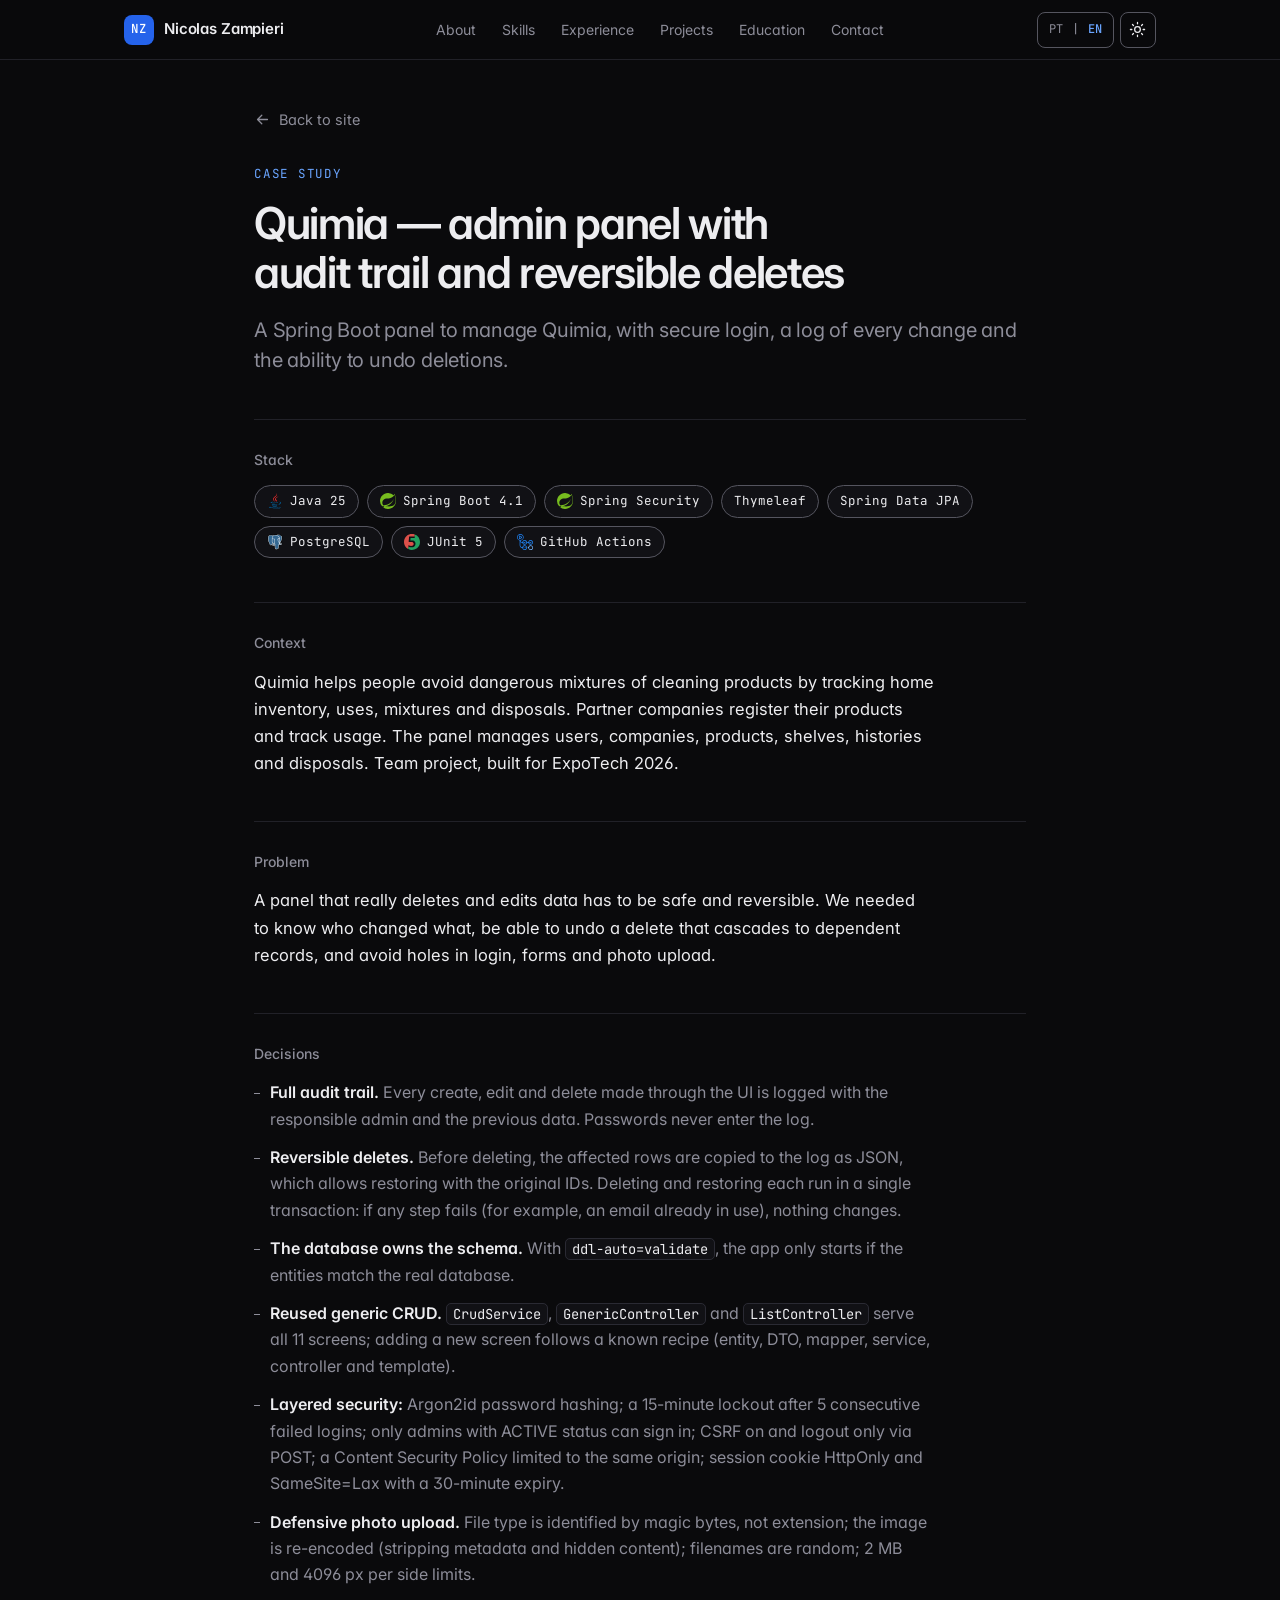
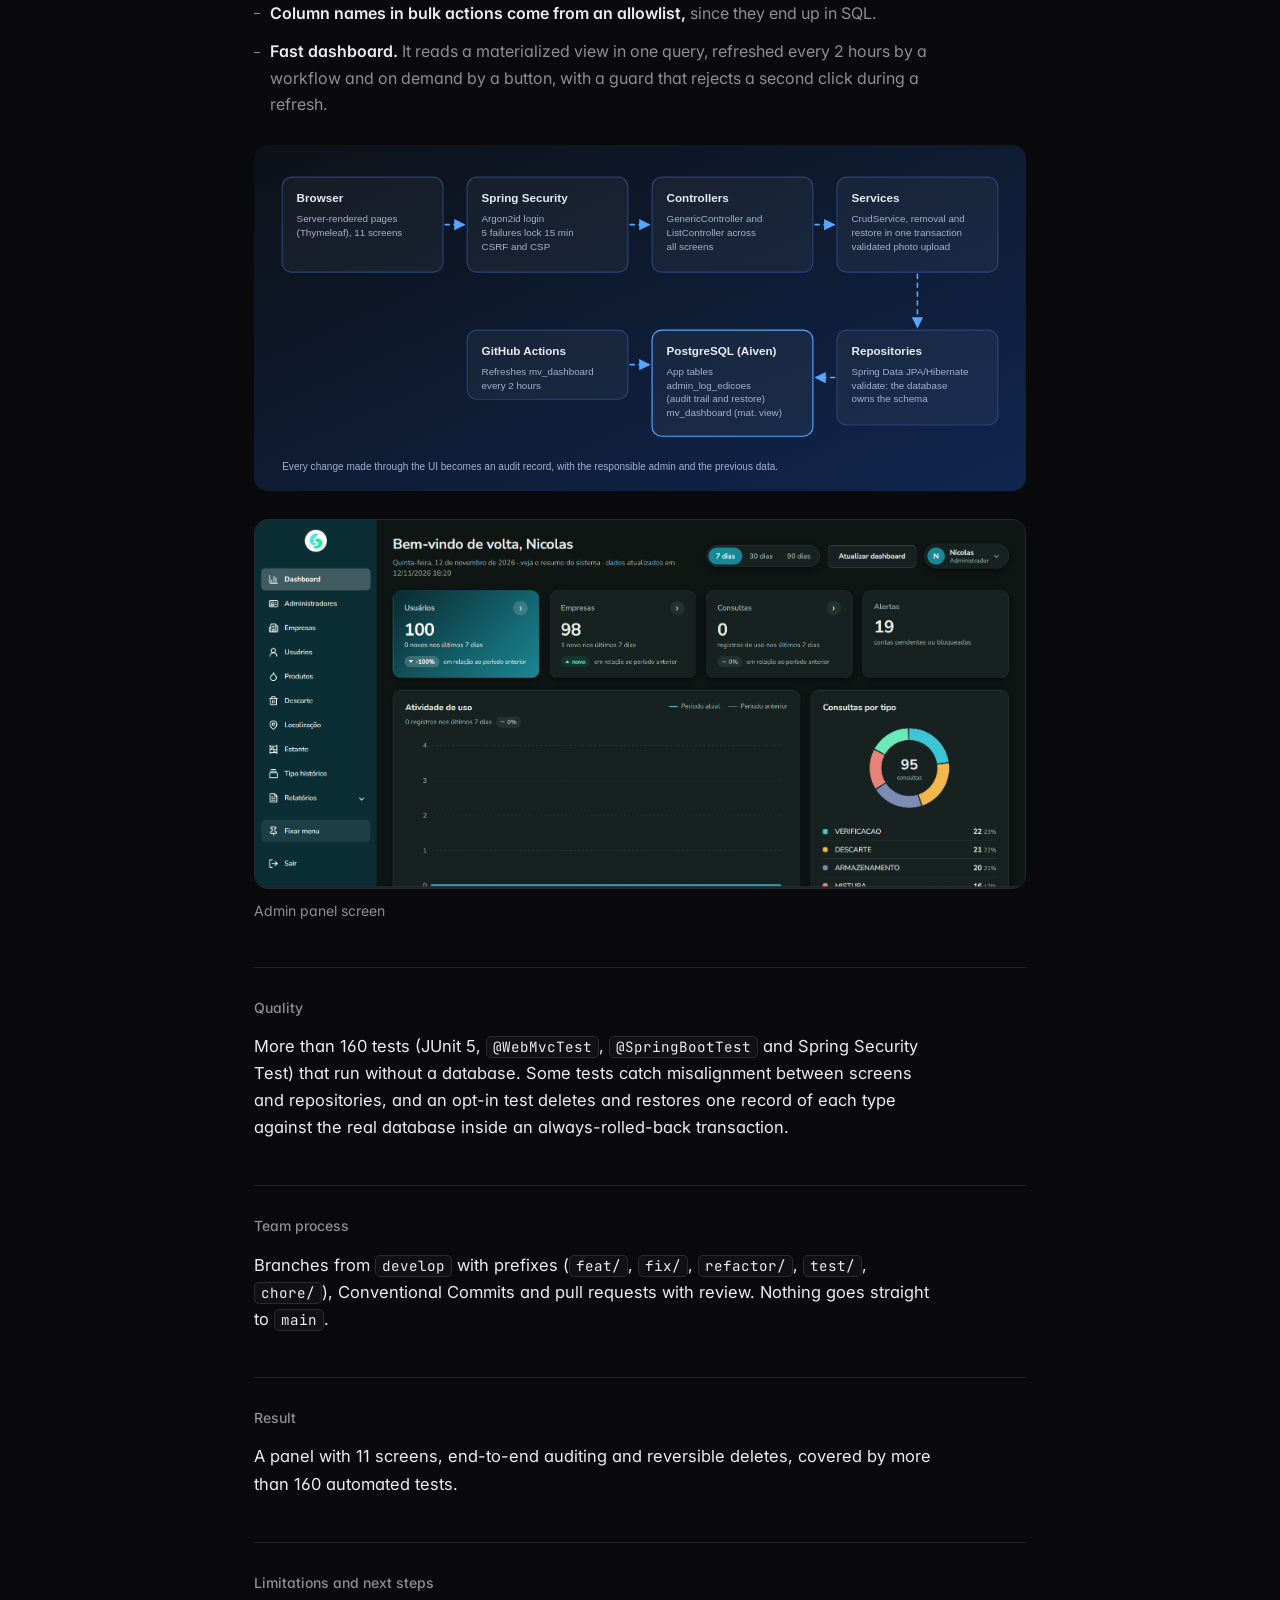
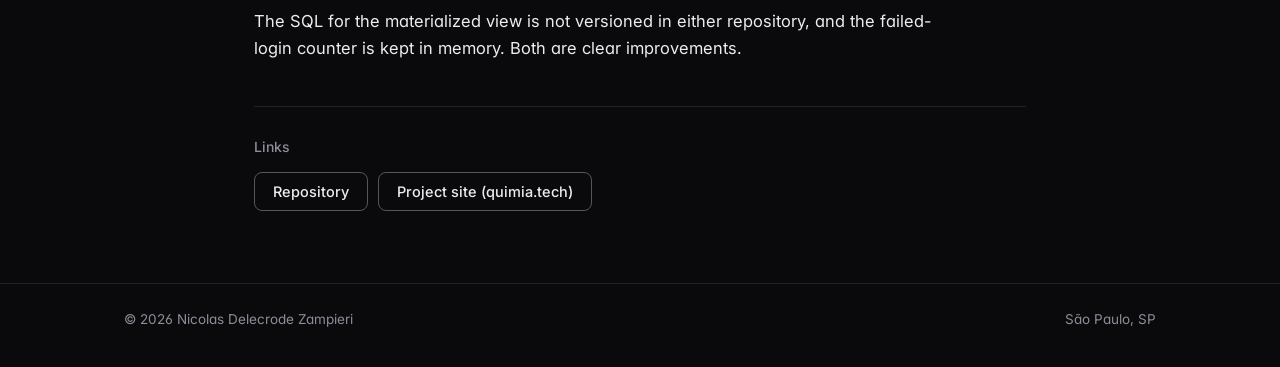
==== commit 49fdbdeb: "Troca as URLs para o domínio nicolasdelecrode.dev" ====
--- a/casos/quimia-admin.html
+++ b/casos/quimia-admin.html
@@ -5,15 +5,15 @@
   <meta name="viewport" content="width=device-width, initial-scale=1">
   <title>Quimia — painel administrativo com auditoria e restauração de exclusões | Nicolas Zampieri</title>
   <meta name="description" content="Painel em Spring Boot para gerenciar o Quimia, com login seguro, log de tudo que muda e desfazer exclusões.">
-  <link rel="canonical" href="https://ndelecrodev.github.io/curriculum_website/casos/quimia-admin.html">
+  <link rel="canonical" href="https://nicolasdelecrode.dev/casos/quimia-admin.html">
   <meta name="theme-color" content="#0a0a0c" media="(prefers-color-scheme: dark)">
   <meta name="theme-color" content="#fcfcfd" media="(prefers-color-scheme: light)">
 
   <meta property="og:title" content="Quimia — painel administrativo com auditoria e restauração de exclusões | Nicolas Zampieri">
   <meta property="og:description" content="Painel em Spring Boot para gerenciar o Quimia, com login seguro, log de tudo que muda e desfazer exclusões.">
   <meta property="og:type" content="article">
-  <meta property="og:url" content="https://ndelecrodev.github.io/curriculum_website/casos/quimia-admin.html">
-  <meta property="og:image" content="https://ndelecrodev.github.io/curriculum_website/assets/og-image.png">
+  <meta property="og:url" content="https://nicolasdelecrode.dev/casos/quimia-admin.html">
+  <meta property="og:image" content="https://nicolasdelecrode.dev/assets/og-image.png">
   <meta property="og:image:width" content="1200">
   <meta property="og:image:height" content="630">
   <meta property="og:image:alt" content="Nicolas Delecrode Zampieri, desenvolvedor de software">
@@ -23,7 +23,7 @@
   <meta name="twitter:card" content="summary_large_image">
   <meta name="twitter:title" content="Quimia — painel administrativo com auditoria e restauração de exclusões | Nicolas Zampieri">
   <meta name="twitter:description" content="Painel em Spring Boot para gerenciar o Quimia, com login seguro, log de tudo que muda e desfazer exclusões.">
-  <meta name="twitter:image" content="https://ndelecrodev.github.io/curriculum_website/assets/og-image.png">
+  <meta name="twitter:image" content="https://nicolasdelecrode.dev/assets/og-image.png">
 
   <script>
     try {
